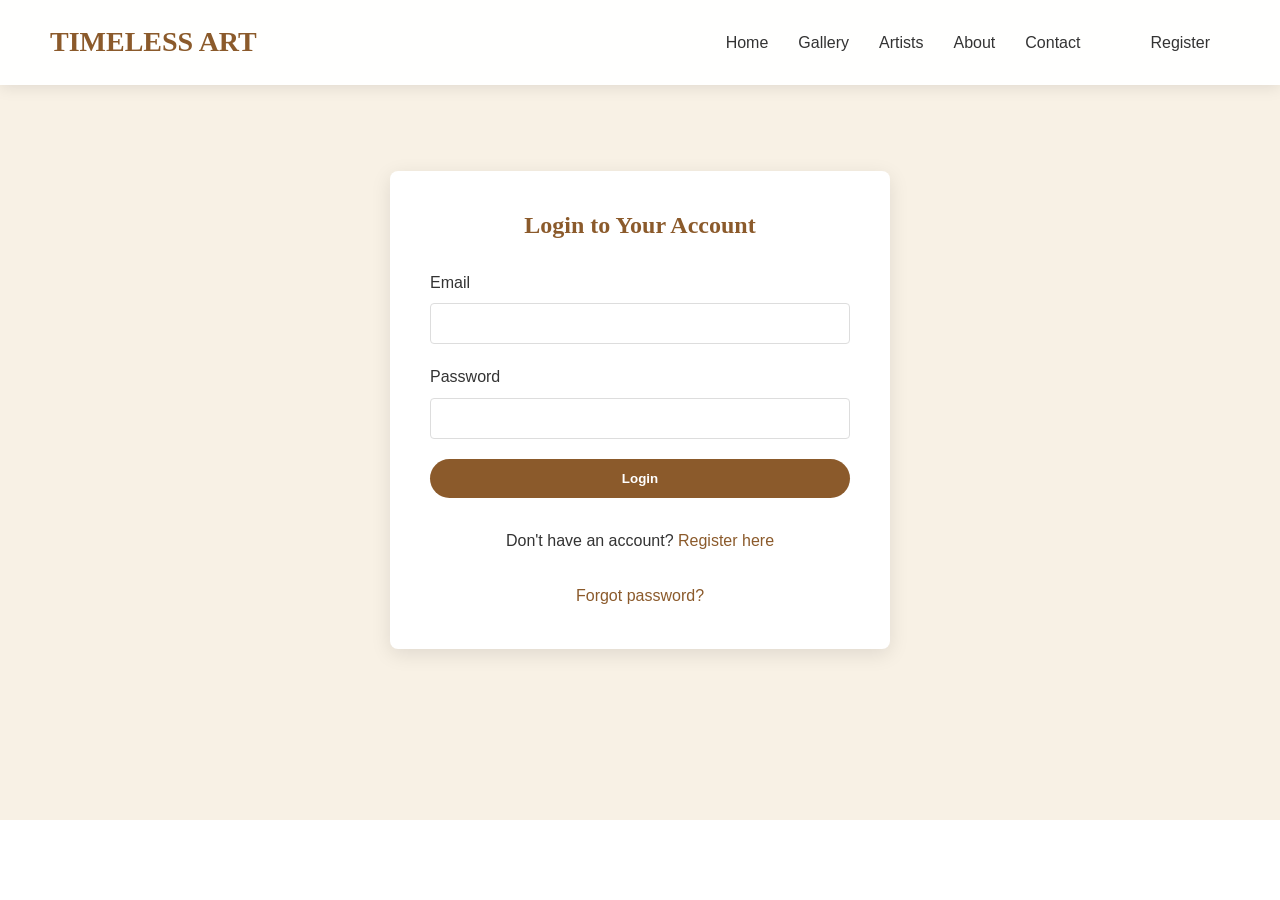
==== login.html @ 89301672 "login page" ====
<!DOCTYPE html>
<html lang="en">
<head>
    <meta charset="UTF-8">
    <meta name="viewport" content="width=device-width, initial-scale=1.0">
    <title>Login | Timeless Art</title>
    <link rel="stylesheet" href="style.css">
    <link rel="stylesheet" href="https://cdnjs.cloudflare.com/ajax/libs/font-awesome/6.0.0-beta3/css/all.min.css">
</head>
<body>
    <nav>
        <div class="logo">TIMELESS ART</div>
        <ul class="nav-links">
            <li><a href="index.html">Home</a></li>
            <li><a href="index.html#gallery">Gallery</a></li>
            <li><a href="index.html#artists">Artists</a></li>
            <li><a href="index.html#about">About</a></li>
            <li><a href="index.html#contact">Contact</a></li>
            <li><a href="register.html" class="btn-nav">Register</a></li>
        </ul>
        <div class="hamburger">
            <div class="line"></div>
            <div class="line"></div>
            <div class="line"></div>
        </div>
    </nav>

    <section class="auth-section">
        <div class="auth-container">
            <h2>Login to Your Account</h2>
            <form id="loginForm" class="auth-form">
                <div class="form-group">
                    <label for="loginEmail">Email</label>
                    <input type="email" id="loginEmail" required>
                </div>
                <div class="form-group">
                    <label for="loginPassword">Password</label>
                    <input type="password" id="loginPassword" required>
                </div>
                <button type="submit" class="btn">Login</button>
                <p class="auth-link">Don't have an account? <a href="register.html">Register here</a></p>
                <p class="auth-link"><a href="#">Forgot password?</a></p>
            </form>
        </div>
    </section>

    <script src="script.js"></script>
    <script src="auth.js"></script>
</body>
</html>
---- style.css ----
/* Reset and Base Styles */
* {
    margin: 0;
    padding: 0;
    box-sizing: border-box;
}

:root {
    --primary-color: #8b5a2b;
    --primary-dark: #6d4a2a;
    --secondary-color: #f8f1e5;
    --text-color: #333;
    --light-text: #777;
    --white: #fff;
    --black: #000;
    --transition: all 0.3s ease;
}

body {
    font-family: 'Poppins', sans-serif;
    color: var(--text-color);
    line-height: 1.6;
    overflow-x: hidden;
}

h1, h2, h3, h4 {
    font-family: 'Playfair Display', serif;
    font-weight: 700;
    line-height: 1.2;
}

a {
    text-decoration: none;
    color: inherit;
}

img {
    max-width: 100%;
    height: auto;
}

.container {
    width: 90%;
    max-width: 1200px;
    margin: 0 auto;
}

.btn {
    display: inline-block;
    padding: 12px 30px;
    background-color: var(--primary-color);
    color: var(--white);
    border: none;
    border-radius: 30px;
    font-weight: 600;
    cursor: pointer;
    transition: var(--transition);
    text-align: center;
}

.btn:hover {
    background-color: var(--primary-dark);
    transform: translateY(-3px);
    box-shadow: 0 5px 15px rgba(0, 0, 0, 0.1);
}

.btn-outline {
    background-color: transparent;
    border: 2px solid var(--white);
    color: var(--white);
    margin-left: 15px;
}

.btn-outline:hover {
    background-color: var(--white);
    color: var(--primary-color);
}

.btn-nav {
    padding: 8px 20px;
    margin-left: 20px;
}

.btn-art {
    padding: 8px 20px;
    background-color: var(--text-color);
    color: var(--white);
    border-radius: 4px;
    font-size: 14px;
    margin-top: 10px;
}

.btn-art:hover {
    background-color: var(--primary-color);
}

.section-header {
    text-align: center;
    margin-bottom: 50px;
}

.section-header h2 {
    font-size: 36px;
    margin-bottom: 15px;
    color: var(--primary-color);
}

.section-header p {
    color: var(--light-text);
    font-size: 18px;
}

.section-footer {
    text-align: center;
    margin-top: 50px;
}

/* Navigation */
nav {
    display: flex;
    justify-content: space-between;
    align-items: center;
    padding: 20px 50px;
    background-color: rgba(255, 255, 255, 0.95);
    position: fixed;
    width: 100%;
    top: 0;
    z-index: 1000;
    box-shadow: 0 2px 15px rgba(0, 0, 0, 0.1);
    transition: var(--transition);
}

.logo {
    font-size: 28px;
    font-weight: 700;
    color: var(--primary-color);
    font-family: 'Playfair Display', serif;
}

.nav-links {
    display: flex;
    list-style: none;
    align-items: center;
}

.nav-links li {
    margin-left: 30px;
}

.nav-links a {
    font-weight: 500;
    transition: var(--transition);
    position: relative;
}

.nav-links a::after {
    content: '';
    position: absolute;
    width: 0;
    height: 2px;
    background: var(--primary-color);
    bottom: -5px;
    left: 0;
    transition: var(--transition);
}

.nav-links a:hover::after {
    width: 100%;
}

.hamburger {
    display: none;
    cursor: pointer;
}

.hamburger .line {
    width: 25px;
    height: 2px;
    background-color: var(--text-color);
    margin: 5px;
    transition: var(--transition);
}

/* Hero Section */
.hero {
    height: 100vh;
    background: linear-gradient(rgba(0, 0, 0, 0.6), rgba(0, 0, 0, 0.6)), 
                url('https://images.unsplash.com/photo-1547891654-e66ed7ebb968?ixlib=rb-1.2.1&auto=format&fit=crop&w=1350&q=80');
    background-size: cover;
    background-position: center;
    background-attachment: fixed;
    display: flex;
    align-items: center;
    padding: 0 10%;
    color: var(--white);
    margin-top: 80px;
}

.hero-content {
    max-width: 600px;
}

.hero h1 {
    font-size: 48px;
    margin-bottom: 20px;
    line-height: 1.2;
}

.hero p {
    font-size: 18px;
    margin-bottom: 30px;
}

.hero-buttons {
    display: flex;
}

/* Gallery Section */
.gallery-section {
    padding: 100px 0;
    background-color: var(--secondary-color);
}

.gallery-grid {
    display: grid;
    grid-template-columns: repeat(auto-fill, minmax(280px, 1fr));
    gap: 30px;
}

.art-item {
    background: var(--white);
    border-radius: 8px;
    overflow: hidden;
    box-shadow: 0 5px 15px rgba(0, 0, 0, 0.1);
    transition: var(--transition);
}

.art-item:hover {
    transform: translateY(-10px);
    box-shadow: 0 15px 30px rgba(0, 0, 0, 0.15);
}

.art-item img {
    width: 100%;
    height: 250px;
    object-fit: cover;
}

.art-info {
    padding: 20px;
}

.art-info h3 {
    font-size: 20px;
    margin-bottom: 5px;
}

.art-info p {
    color: var(--light-text);
    font-size: 14px;
    margin-bottom: 10px;
}

.price {
    display: block;
    font-weight: 700;
    color: var(--primary-color);
    font-size: 18px;
    margin-bottom: 15px;
}

/* Artists Section */
.artists-section {
    padding: 100px 0;
    background-color: var(--white);
}

.artists-grid {
    display: grid;
    grid-template-columns: repeat(auto-fit, minmax(300px, 1fr));
    gap: 30px;
}

.artist-card {
    text-align: center;
    padding: 30px;
    background: var(--secondary-color);
    border-radius: 8px;
    transition: var(--transition);
}

.artist-card:hover {
    transform: translateY(-10px);
    box-shadow: 0 10px 25px rgba(0, 0, 0, 0.1);
}

.artist-card img {
    width: 150px;
    height: 150px;
    border-radius: 50%;
    object-fit: cover;
    margin-bottom: 20px;
    border: 5px solid var(--white);
    box-shadow: 0 5px 15px rgba(0, 0, 0, 0.1);
}

.artist-card h3 {
    margin-bottom: 5px;
}

.artist-card p {
    color: var(--light-text);
    margin-bottom: 15px;
}

.social-links {
    display: flex;
    justify-content: center;
    gap: 15px;
}

.social-links a {
    width: 35px;
    height: 35px;
    border-radius: 50%;
    background: var(--white);
    display: flex;
    align-items: center;
    justify-content: center;
    color: var(--primary-color);
    transition: var(--transition);
}

.social-links a:hover {
    background: var(--primary-color);
    color: var(--white);
}

/* About Section */
.about-section {
    padding: 100px 0;
    background-color: var(--secondary-color);
}

.about-content {
    display: grid;
    grid-template-columns: 1fr 1fr;
    gap: 50px;
    align-items: center;
}

.about-text h2 {
    font-size: 36px;
    margin-bottom: 20px;
    color: var(--primary-color);
}

.about-text p {
    margin-bottom: 20px;
}

.about-image img {
    border-radius: 8px;
    box-shadow: 0 15px 30px rgba(0, 0, 0, 0.1);
}

/* Contact Section */
.contact-section {
    padding: 100px 0;
    background-color: var(--white);
}

.contact-container {
    display: grid;
    grid-template-columns: 1fr 1fr;
    gap: 50px;
}

.contact-form {
    display: flex;
    flex-direction: column;
    gap: 20px;
}

.form-group {
    display: flex;
    flex-direction: column;
}

.form-group input,
.form-group textarea {
    padding: 12px 15px;
    border: 1px solid #ddd;
    border-radius: 4px;
    font-family: inherit;
    transition: var(--transition);
}

.form-group input:focus,
.form-group textarea:focus {
    outline: none;
    border-color: var(--primary-color);
    box-shadow: 0 0 0 2px rgba(139, 90, 43, 0.2);
}

.contact-info {
    background: var(--secondary-color);
    padding: 30px;
    border-radius: 8px;
}

.contact-info h3 {
    margin-bottom: 20px;
    color: var(--primary-color);
}

.contact-info p {
    margin-bottom: 15px;
    display: flex;
    align-items: center;
    gap: 10px;
}

.business-hours {
    margin-top: 30px;
}

.business-hours h4 {
    margin-bottom: 15px;
    color: var(--primary-color);
}

.business-hours p {
    margin-bottom: 8px;
    font-size: 14px;
}

/* Newsletter */
.newsletter {
    padding: 80px 0;
    background-color: var(--primary-color);
    color: var(--white);
    text-align: center;
}

.newsletter-content {
    max-width: 600px;
    margin: 0 auto;
}

.newsletter h3 {
    font-size: 28px;
    margin-bottom: 15px;
}

.newsletter p {
    margin-bottom: 30px;
    opacity: 0.9;
}

.newsletter-form {
    display: flex;
    max-width: 500px;
    margin: 0 auto;
}

.newsletter-form input {
    flex: 1;
    padding: 12px 20px;
    border: none;
    border-radius: 30px 0 0 30px;
    font-family: inherit;
}

.newsletter-form button {
    border-radius: 0 30px 30px 0;
    padding: 12px 25px;
}

/* Footer */
footer {
    background-color: #222;
    color: #aaa;
    padding: 70px 0 0;
}

.footer-content {
    display: grid;
    grid-template-columns: repeat(auto-fit, minmax(250px, 1fr));
    gap: 40px;
    margin-bottom: 50px;
}

.footer-col h4 {
    color: var(--white);
    margin-bottom: 20px;
    font-size: 18px;
}

.footer-col p {
    margin-bottom: 20px;
    font-size: 14px;
}

.footer-col ul {
    list-style: none;
}

.footer-col ul li {
    margin-bottom: 10px;
}

.footer-col ul li a {
    transition: var(--transition);
    font-size: 14px;
}

.footer-col ul li a:hover {
    color: var(--white);
    padding-left: 5px;
}

.footer-social {
    display: flex;
    gap: 15px;
    margin-top: 20px;
}

.footer-social a {
    width: 35px;
    height: 35px;
    border-radius: 50%;
    background: rgba(255, 255, 255, 0.1);
    display: flex;
    align-items: center;
    justify-content: center;
    transition: var(--transition);
}

.footer-social a:hover {
    background: var(--primary-color);
    color: var(--white);
}

.footer-bottom {
    text-align: center;
    padding: 20px 0;
    border-top: 1px solid rgba(255, 255, 255, 0.1);
    font-size: 14px;
}

/* Responsive Design */
@media (max-width: 992px) {
    .about-content,
    .contact-container {
        grid-template-columns: 1fr;
    }
    
    .about-image {
        order: -1;
    }
    
    .newsletter-form {
        flex-direction: column;
    }
    
    .newsletter-form input,
    .newsletter-form button {
        border-radius: 30px;
        width: 100%;
    }
    
    .newsletter-form button {
        margin-top: 10px;
    }
}

@media (max-width: 768px) {
    nav {
        padding: 15px 20px;
    }
    
    .nav-links {
        position: fixed;
        top: 80px;
        left: -100%;
        width: 100%;
        height: calc(100vh - 80px);
        background: var(--white);
        flex-direction: column;
        align-items: center;
        justify-content: center;
        transition: var(--transition);
        gap: 30px;
    }
    
    .nav-links.active {
        left: 0;
    }
    
    .nav-links li {
        margin: 0;
    }
    
    .hamburger {
        display: block;
    }
    
    .hamburger.active .line:nth-child(1) {
        transform: rotate(45deg) translate(5px, 5px);
    }
    
    .hamburger.active .line:nth-child(2) {
        opacity: 0;
    }
    
    .hamburger.active .line:nth-child(3) {
        transform: rotate(-45deg) translate(5px, -5px);
    }
    
    .hero {
        text-align: center;
        padding: 0 5%;
    }
    
    .hero-buttons {
        flex-direction: column;
        gap: 15px;
    }
    
    .btn-outline {
        margin-left: 0;
    }
    
    .section-header h2 {
        font-size: 30px;
    }
}

@media (max-width: 576px) {
    .hero h1 {
        font-size: 36px;
    }
    
    .hero p {
        font-size: 16px;
    }
    
    .gallery-grid {
        grid-template-columns: 1fr;
    }
}
/* Shop Modal Styles */
.shop-modal {
    display: none;
    position: fixed;
    z-index: 2000;
    left: 0;
    top: 0;
    width: 100%;
    height: 100%;
    background-color: rgba(0, 0, 0, 0.8);
    overflow-y: auto;
}

.modal-content {
    background-color: var(--white);
    margin: 5% auto;
    padding: 30px;
    width: 90%;
    max-width: 1200px;
    border-radius: 8px;
    box-shadow: 0 5px 30px rgba(0, 0, 0, 0.3);
    position: relative;
}

.close-modal {
    position: absolute;
    top: 20px;
    right: 20px;
    font-size: 28px;
    font-weight: bold;
    color: var(--text-color);
    cursor: pointer;
    transition: var(--transition);
}

.close-modal:hover {
    color: var(--primary-color);
}

.products-grid {
    display: grid;
    grid-template-columns: repeat(auto-fill, minmax(250px, 1fr));
    gap: 30px;
    margin: 30px 0;
}

.product-card {
    background: var(--secondary-color);
    border-radius: 8px;
    overflow: hidden;
    box-shadow: 0 5px 15px rgba(0, 0, 0, 0.1);
    transition: var(--transition);
}

.product-card:hover {
    transform: translateY(-5px);
    box-shadow: 0 10px 25px rgba(0, 0, 0, 0.15);
}

.product-card img {
    width: 100%;
    height: 200px;
    object-fit: cover;
}

.product-info {
    padding: 15px;
}

.product-info h3 {
    font-size: 18px;
    margin-bottom: 5px;
}

.product-info p {
    color: var(--light-text);
    font-size: 14px;
    margin-bottom: 10px;
}

.product-price {
    display: block;
    font-weight: 700;
    color: var(--primary-color);
    font-size: 18px;
    margin-bottom: 15px;
}

.add-to-cart {
    width: 100%;
    padding: 8px 0;
    background-color: var(--primary-color);
    color: var(--white);
    border: none;
    border-radius: 4px;
    cursor: pointer;
    transition: var(--transition);
}

.add-to-cart:hover {
    background-color: var(--primary-dark);
}

.cart-section {
    background: var(--secondary-color);
    padding: 20px;
    border-radius: 8px;
    margin-top: 30px;
}

.cart-items {
    max-height: 300px;
    overflow-y: auto;
    margin: 15px 0;
}

.cart-item {
    display: flex;
    justify-content: space-between;
    align-items: center;
    padding: 10px 0;
    border-bottom: 1px solid #ddd;
}

.cart-item:last-child {
    border-bottom: none;
}

.cart-item-info {
    flex: 1;
}

.cart-item-info h4 {
    font-size: 16px;
    margin-bottom: 5px;
}

.cart-item-info p {
    font-size: 14px;
    color: var(--light-text);
}

.cart-item-price {
    font-weight: 600;
}

.cart-item-quantity {
    display: flex;
    align-items: center;
    margin: 0 15px;
}

.cart-item-quantity button {
    width: 25px;
    height: 25px;
    background: var(--primary-color);
    color: var(--white);
    border: none;
    border-radius: 4px;
    cursor: pointer;
}

.cart-item-quantity span {
    margin: 0 10px;
}

.remove-item {
    background: none;
    border: none;
    color: #ff6b6b;
    cursor: pointer;
    font-size: 18px;
}

.cart-total {
    text-align: right;
    font-size: 20px;
    font-weight: 700;
    margin: 15px 0;
}

#checkoutBtn {
    width: 100%;
}

/* Add this CSS to your style.css file */

/* Product Details Modal */
.product-details-modal {
    display: none;
    position: fixed;
    z-index: 3000;
    left: 0;
    top: 0;
    width: 100%;
    height: 100%;
    background-color: rgba(0, 0, 0, 0.8);
    overflow-y: auto;
}

.product-details-content {
    background-color: var(--white);
    margin: 5vh auto;
    width: 90%;
    max-width: 1000px;
    border-radius: 8px;
    box-shadow: 0 5px 30px rgba(0, 0, 0, 0.3);
    position: relative;
    overflow: hidden;
}

.close-product-details {
    position: absolute;
    top: 20px;
    right: 20px;
    font-size: 28px;
    font-weight: bold;
    color: var(--text-color);
    cursor: pointer;
    transition: var(--transition);
    z-index: 1;
}

.close-product-details:hover {
    color: var(--primary-color);
}

.product-details-grid {
    display: grid;
    grid-template-columns: 1fr 1fr;
}

.product-details-image {
    height: 100%;
    background-color: var(--secondary-color);
}

.product-details-image img {
    width: 100%;
    height: 100%;
    object-fit: cover;
}

.product-details-info {
    padding: 40px;
}

.product-details-info h2 {
    font-size: 28px;
    margin-bottom: 10px;
    color: var(--primary-color);
}

.artist-name {
    font-style: italic;
    margin-bottom: 15px;
    color: var(--light-text);
}

.product-specs {
    font-weight: 500;
    margin-bottom: 5px;
}

.product-year {
    margin-bottom: 15px;
    color: var(--light-text);
}

.product-price-large {
    font-size: 24px;
    font-weight: 700;
    color: var(--primary-color);
    margin: 20px 0;
}

.product-description {
    line-height: 1.7;
    margin-bottom: 30px;
}

.product-actions {
    display: flex;
    gap: 15px;
    margin-bottom: 30px;
}

.product-actions button {
    flex: 1;
}

.inquire-button {
    background-color: var(--white);
    color: var(--primary-color);
    border: 2px solid var(--primary-color);
}

.inquire-button:hover {
    background-color: var(--primary-color);
    color: var(--white);
}

.product-details-extras {
    margin-top: 30px;
    border-top: 1px solid #eee;
    padding-top: 20px;
}

.detail-item {
    margin-bottom: 15px;
}

.detail-item h4 {
    font-size: 16px;
    margin-bottom: 5px;
    color: var(--primary-color);
}

.detail-item p {
    font-size: 14px;
    color: var(--light-text);
}

/* Responsive styles */
@media (max-width: 768px) {
    .product-details-grid {
        grid-template-columns: 1fr;
    }
    
    .product-details-image {
        height: 300px;
    }
    
    .product-details-info {
        padding: 30px;
    }
    
    .product-actions {
        flex-direction: column;
    }
}

/* Auth Section Styles */
.auth-section {
    padding: 100px 0;
    min-height: calc(100vh - 80px);
    display: flex;
    align-items: center;
    background-color: var(--secondary-color);
}

.auth-container {
    max-width: 500px;
    width: 90%;
    margin: 0 auto;
    background: var(--white);
    padding: 40px;
    border-radius: 8px;
    box-shadow: 0 5px 20px rgba(0, 0, 0, 0.1);
}

.auth-container h2 {
    text-align: center;
    margin-bottom: 30px;
    color: var(--primary-color);
}

.auth-form {
    display: flex;
    flex-direction: column;
    gap: 20px;
}

.auth-form .form-group {
    display: flex;
    flex-direction: column;
}

.auth-form label {
    margin-bottom: 8px;
    font-weight: 500;
}

.auth-form input {
    padding: 12px 15px;
    border: 1px solid #ddd;
    border-radius: 4px;
    font-family: inherit;
    transition: var(--transition);
}

.auth-form input:focus {
    outline: none;
    border-color: var(--primary-color);
    box-shadow: 0 0 0 2px rgba(139, 90, 43, 0.2);
}

.auth-link {
    text-align: center;
    margin-top: 10px;
}

.auth-link a {
    color: var(--primary-color);
    font-weight: 500;
}

/* Responsive */
@media (max-width: 576px) {
    .auth-container {
        padding: 30px 20px;
    }
}
/* Profile Section */
.profile-section {
    padding: 80px 0;
    min-height: calc(100vh - 80px);
}

.profile-container {
    max-width: 1000px;
    width: 90%;
    margin: 0 auto;
    background: var(--white);
    padding: 40px;
    border-radius: 8px;
    box-shadow: 0 5px 20px rgba(0, 0, 0, 0.1);
}

.profile-info {
    margin-bottom: 40px;
}

.profile-field {
    display: flex;
    margin-bottom: 15px;
    padding-bottom: 15px;
    border-bottom: 1px solid #eee;
}

.field-label {
    font-weight: 600;
    width: 150px;
    color: var(--primary-color);
}

.profile-orders h3 {
    margin-bottom: 20px;
    color: var(--primary-color);
}

/* User Dropdown */
.user-dropdown {
    position: relative;
}

.user-dropdown:hover .dropdown-menu {
    display: block;
}

.dropdown-menu {
    display: none;
    position: absolute;
    right: 0;
    top: 100%;
    background: var(--white);
    min-width: 150px;
    box-shadow: 0 5px 15px rgba(0, 0, 0, 0.1);
    border-radius: 4px;
    z-index: 100;
}

.dropdown-menu li {
    margin: 0;
    padding: 0;
}

.dropdown-menu a {
    display: block;
    padding: 10px 15px;
    transition: var(--transition);
}

.dropdown-menu a:hover {
    background: var(--secondary-color);
    color: var(--primary-color);
    padding-left: 20px;
}

.user-link i {
    margin-right: 5px;
}
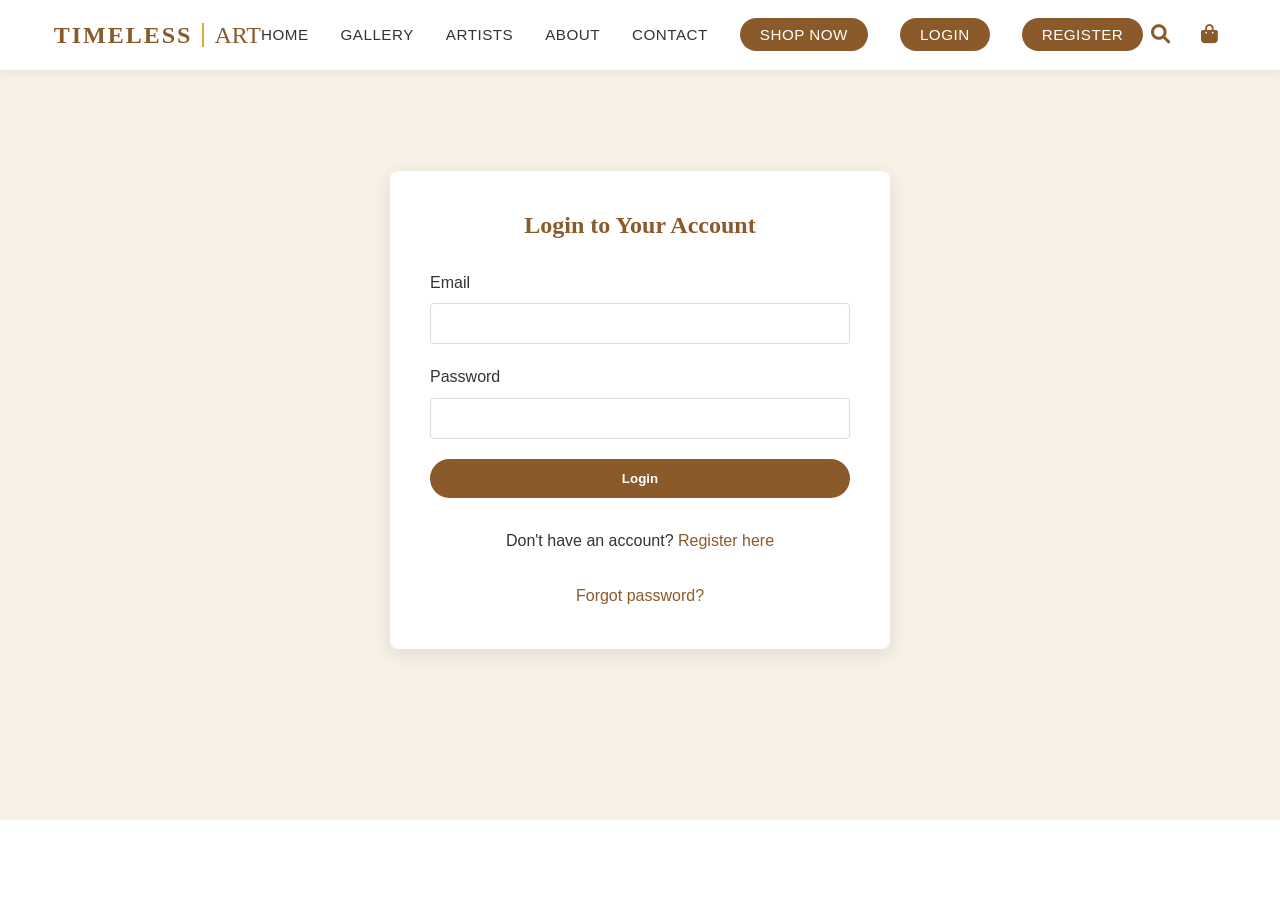
==== commit 97c3b898: "Refactor header and navigation structure across multiple pages; enhance search functionality and car" ====
--- a/login.html
+++ b/login.html
@@ -8,22 +8,55 @@
     <link rel="stylesheet" href="https://cdnjs.cloudflare.com/ajax/libs/font-awesome/6.0.0-beta3/css/all.min.css">
 </head>
 <body>
-    <nav>
-        <div class="logo">TIMELESS ART</div>
-        <ul class="nav-links">
-            <li><a href="index.html">Home</a></li>
-            <li><a href="index.html#gallery">Gallery</a></li>
-            <li><a href="index.html#artists">Artists</a></li>
-            <li><a href="index.html#about">About</a></li>
-            <li><a href="index.html#contact">Contact</a></li>
-            <li><a href="register.html" class="btn-nav">Register</a></li>
-        </ul>
-        <div class="hamburger">
-            <div class="line"></div>
-            <div class="line"></div>
-            <div class="line"></div>
+    <header class="main-header">
+        <div class="header-top">
+            <div class="header-contact">
+                <span><i class="fas fa-phone"></i> +92-316 107 179</span>
+                <span><i class="fas fa-envelope"></i> info@timelessart.com</span>
+            </div>
+            <div class="header-auth">
+                <a href="login.html">Login</a>
+                <span class="divider">|</span>
+                <a href="register.html">Register</a>
+            </div>
         </div>
-    </nav>
+        <nav class="main-nav">
+            <div class="nav-wrapper">
+                <div class="logo-container">
+                    <div class="logo">
+                        <span class="logo-text">TIMELESS</span>
+                        <span class="logo-separator"></span>
+                        <span class="logo-subtext">ART</span>
+                    </div>
+                </div>
+                <ul class="nav-links">
+                    <li><a href="index.html">Home</a></li>
+                    <li><a href="index.html#gallery">Gallery</a></li>
+                    <li><a href="index.html#artists">Artists</a></li>
+                    <li><a href="index.html#about">About</a></li>
+                    <li><a href="index.html#contact">Contact</a></li>
+                    <li><a href="#" class="btn-nav btn-shop" id="shopNowButton">Shop Now</a></li>
+                    <li><a href="login.html" class="btn-nav">Login</a></li>
+                    <li><a href="register.html" class="btn-nav">Register</a></li>
+                </ul>
+                <div class="nav-actions">
+                    <button class="search-toggle"><i class="fas fa-search"></i></button>
+                    <button class="cart-toggle"><i class="fas fa-shopping-bag"></i></button>
+                </div>
+                <div class="hamburger">
+                    <div class="line"></div>
+                    <div class="line"></div>
+                    <div class="line"></div>
+                </div>
+            </div>
+        </nav>
+        <div class="search-overlay">
+            <div class="search-container">
+                <input type="text" placeholder="Search for art...">
+                <button><i class="fas fa-search"></i></button>
+            </div>
+        </div>
+    </header>
 
     <section class="auth-section">
         <div class="auth-container">
--- a/style.css
+++ b/style.css
@@ -77,8 +77,12 @@
 }
 
 .btn-nav {
-    padding: 8px 20px;
-    margin-left: 20px;
+    background: none;
+    border: none;
+    padding: 0.6rem 1.2rem;
+    border-radius: 4px;
+    transition: all 0.3s ease;
+    font-weight: 500;
 }
 
 .btn-art {
@@ -139,33 +143,94 @@
 
 .nav-links {
     display: flex;
+    align-items: center;
+    gap: 2rem;
+    margin: 0;
+    padding: 0;
     list-style: none;
-    align-items: center;
-}
-
-.nav-links li {
-    margin-left: 30px;
+}
+
+.nav-links li:not(:last-child) {
+    margin-right: 0;
 }
 
 .nav-links a {
+    color: var(--text-color);
+    text-decoration: none;
+    font-size: 0.95rem;
     font-weight: 500;
-    transition: var(--transition);
+    text-transform: uppercase;
+    letter-spacing: 0.5px;
+    transition: color 0.3s;
+    padding: 0.5rem 0;
     position: relative;
 }
 
 .nav-links a::after {
     content: '';
     position: absolute;
+    left: 0;
+    bottom: 0;
     width: 0;
     height: 2px;
     background: var(--primary-color);
-    bottom: -5px;
-    left: 0;
-    transition: var(--transition);
+    transition: width 0.3s ease;
 }
 
 .nav-links a:hover::after {
     width: 100%;
+}
+
+.nav-links .btn-nav {
+    background-color: var(--primary-color);
+    color: var(--white);
+    padding: 8px 20px;
+    border-radius: 25px;
+    transition: all 0.3s;
+}
+
+.nav-links .btn-nav:hover {
+    background-color: var(--primary-dark);
+    transform: translateY(-2px);
+    box-shadow: 0 2px 10px rgba(0,0,0,0.1);
+}
+
+.nav-links .btn-shop {
+    background-color: #d4af37;
+}
+
+.nav-links .btn-shop:hover {
+    background-color: #c19b2a;
+}
+
+.nav-links .auth-buttons {
+    margin-left: auto;
+    display: flex;
+    gap: 1rem;
+}
+
+.nav-links .btn-nav.login {
+    color: var(--primary-color);
+    border: 1px solid var(--primary-color);
+}
+
+.nav-links .btn-nav.login:hover {
+    background: var(--primary-color);
+    color: white;
+}
+
+.nav-links .btn-nav.register {
+    background: var(--primary-color);
+    color: white;
+}
+
+.nav-links .btn-nav.register:hover {
+    background: var(--primary-dark);
+}
+
+/* Adjust spacing for auth buttons */
+.nav-links li:nth-last-child(-n+2) .btn-nav {
+    margin-left: 0;
 }
 
 .hamburger {
@@ -725,7 +790,7 @@
 }
 
 .product-info p {
-    color: var(--light-text);
+    color: var (--light-text);
     font-size: 14px;
     margin-bottom: 10px;
 }
@@ -916,7 +981,7 @@
 
 .product-year {
     margin-bottom: 15px;
-    color: var(--light-text);
+    color: var (--light-text);
 }
 
 .product-price-large {
@@ -1141,4 +1206,329 @@
 
 .user-link i {
     margin-right: 5px;
+}
+
+/* Header Styles */
+.main-header {
+    position: fixed;
+    width: 100%;
+    top: 0;
+    left: 0;
+    z-index: 1000;
+    background: var(--white);
+}
+
+.header-top {
+    background: var(--primary-color);
+    color: var(--white);
+    padding: 8px 40px;
+    display: flex;
+    justify-content: space-between;
+    align-items: center;
+    font-size: 0.9rem;
+    border: none;
+}
+
+.header-contact span {
+    margin-right: 20px;
+}
+
+.header-contact i {
+    margin-right: 5px;
+    color: #d4af37;
+}
+
+.header-auth a {
+    color: #fff;
+    text-decoration: none;
+    transition: color 0.3s;
+}
+
+.header-auth .divider {
+    margin: 0 10px;
+    color: #555;
+}
+
+.header-auth a:hover {
+    color: #d4af37;
+}
+
+.main-nav {
+    padding: 1rem 2.5rem;
+    background: var(--white);
+    box-shadow: 0 2px 10px rgba(0, 0, 0, 0.08);
+}
+
+.nav-wrapper {
+    display: flex;
+    align-items: center;
+    max-width: 1400px;
+    margin: 0 auto;
+}
+
+.logo-container {
+    flex: 0 0 auto;
+}
+
+.logo {
+    display: flex;
+    align-items: center;
+    font-family: 'Playfair Display', serif;
+}
+
+.logo-text {
+    font-size: 24px;
+    font-weight: 700;
+    letter-spacing: 2px;
+}
+
+.logo-separator {
+    width: 2px;
+    height: 24px;
+    background: #d4af37;
+    margin: 0 10px;
+}
+
+.logo-subtext {
+    font-size: 24px;
+    font-weight: 300;
+}
+
+.nav-links {
+    display: flex;
+    align-items: center;
+    gap: 2rem;
+    margin: 0;
+    padding: 0;
+    list-style: none;
+}
+
+.nav-links li:not(:last-child) {
+    margin-right: 0;
+}
+
+.nav-links a {
+    color: var(--text-color);
+    text-decoration: none;
+    font-size: 0.95rem;
+    font-weight: 500;
+    text-transform: uppercase;
+    letter-spacing: 0.5px;
+    transition: color 0.3s;
+    padding: 0.5rem 0;
+    position: relative;
+}
+
+.nav-links a:hover {
+    color: #d4af37;
+}
+
+.nav-links a::after {
+    content: '';
+    position: absolute;
+    left: 0;
+    bottom: 0;
+    width: 0;
+    height: 2px;
+    background: var(--primary-color);
+    transition: width 0.3s ease;
+}
+
+.nav-links a:hover::after {
+    width: 100%;
+}
+
+.btn-nav {
+    padding: 10px 20px;
+    border-radius: 25px;
+    transition: all 0.3s;
+}
+
+.btn-shop {
+    background: #d4af37;
+    color: #fff !important;
+}
+
+.btn-shop:hover {
+    background: #c19b2a;
+    transform: translateY(-2px);
+}
+
+.nav-actions {
+    display: flex;
+    align-items: center;
+    gap: 15px;
+}
+
+.nav-actions button {
+    background: none;
+    border: none;
+    font-size: 1.2rem;
+    color: #333;
+    cursor: pointer;
+    padding: 5px;
+    transition: color 0.3s;
+}
+
+.nav-actions button:hover {
+    color: #d4af37;
+}
+
+.hamburger {
+    display: none;
+    cursor: pointer;
+}
+
+.hamburger .line {
+    width: 25px;
+    height: 2px;
+    background: #333;
+    margin: 5px 0;
+    transition: all 0.3s;
+}
+
+.search-overlay {
+    position: fixed;
+    top: -100%;
+    left: 0;
+    width: 100%;
+    height: 100%;
+    background: rgba(255, 255, 255, 0.98);
+    display: flex;
+    align-items: center;
+    justify-content: center;
+    transition: top 0.5s;
+    z-index: 1001;
+}
+
+.search-overlay.active {
+    top: 0;
+}
+
+.search-container {
+    width: 80%;
+    max-width: 600px;
+    position: relative;
+}
+
+.search-container input {
+    width: 100%;
+    padding: 15px 50px 15px 20px;
+    border: none;
+    border-bottom: 2px solid #d4af37;
+    font-size: 1.2rem;
+    background: transparent;
+    outline: none;
+}
+
+.search-container button {
+    position: absolute;
+    right: 0;
+    top: 50%;
+    transform: translateY(-50%);
+    background: none;
+    border: none;
+    color: #d4af37;
+    font-size: 1.2rem;
+    cursor: pointer;
+}
+
+/* Update navigation buttons */
+.nav-links .btn-nav {
+    background-color: var(--primary-color);
+    color: var(--white);
+    padding: 8px 20px;
+    border-radius: 25px;
+    transition: all 0.3s;
+}
+
+.nav-links .btn-nav:hover {
+    background-color: var(--primary-dark);
+    transform: translateY(-2px);
+}
+
+/* Cart and Search buttons */
+.nav-actions button {
+    background: none;
+    border: none;
+    font-size: 1.2rem;
+    color: var(--primary-color);
+    cursor: pointer;
+    padding: 8px;
+    transition: all 0.3s;
+    position: relative;
+}
+
+.nav-actions button:hover {
+    color: var(--primary-dark);
+    transform: translateY(-2px);
+}
+
+/* Add cart count indicator */
+.cart-toggle::after {
+    content: attr(data-count);
+    position: absolute;
+    top: 0;
+    right: 0;
+    background: var(--primary-color);
+    color: var(--white);
+    font-size: 10px;
+    padding: 2px 5px;
+    border-radius: 50%;
+    transform: translate(50%, -50%);
+    display: none;
+}
+
+.cart-toggle[data-count]:not([data-count="0"])::after {
+    display: block;
+}
+
+/* Responsive Design */
+@media (max-width: 1024px) {
+    .nav-links {
+        display: none;
+    }
+
+    .nav-links.active {
+        display: flex;
+        flex-direction: column;
+        position: absolute;
+        top: 100%;
+        left: 0;
+        width: 100%;
+        background: white;
+        padding: 1.5rem;
+        box-shadow: 0 2px 10px rgba(0, 0, 0, 0.1);
+        gap: 1rem;
+    }
+
+    .nav-links .auth-buttons {
+        margin: 0;
+        flex-direction: column;
+        width: 100%;
+    }
+
+    .nav-links .btn-nav {
+        width: 100%;
+        text-align: center;
+    }
+}
+
+@media (max-width: 768px) {
+    .header-top {
+        padding: 5px 20px;
+        font-size: 0.8rem;
+    }
+
+    .main-nav {
+        padding: 15px 20px;
+    }
+
+    .logo-text, .logo-subtext {
+        font-size: 20px;
+    }
+
+    .header-contact span:not(:first-child) {
+        display: none;
+    }
 }
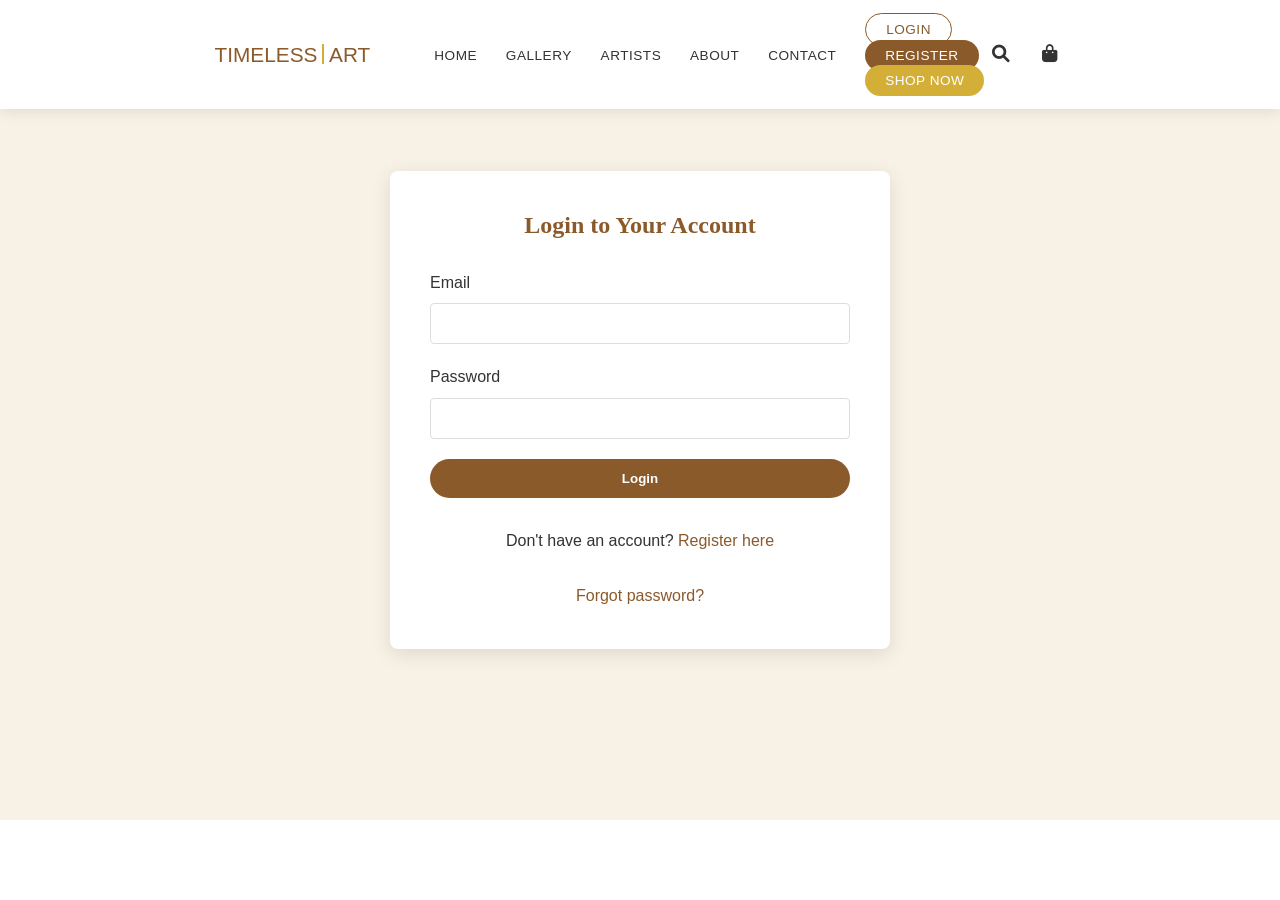
==== commit 8a71c65a: "Refactor authentication UI and enhance shopping experience - Updated login and register links to a d" ====
--- a/login.html
+++ b/login.html
@@ -15,19 +15,25 @@
                 <span><i class="fas fa-envelope"></i> info@timelessart.com</span>
             </div>
             <div class="header-auth">
-                <a href="login.html">Login</a>
-                <span class="divider">|</span>
-                <a href="register.html">Register</a>
+                <div class="auth-dropdown">
+                    <button class="auth-dropdown-toggle">
+                        Account <i class="fas fa-chevron-down"></i>
+                    </button>
+                    <div class="auth-dropdown-menu">
+                        <a href="login.html"><i class="fas fa-sign-in-alt"></i>Login</a>
+                        <a href="register.html"><i class="fas fa-user-plus"></i>Register</a>
+                    </div>
+                </div>
             </div>
         </div>
         <nav class="main-nav">
             <div class="nav-wrapper">
                 <div class="logo-container">
-                    <div class="logo">
+                    <a href="index.html" class="logo">
                         <span class="logo-text">TIMELESS</span>
                         <span class="logo-separator"></span>
                         <span class="logo-subtext">ART</span>
-                    </div>
+                    </a>
                 </div>
                 <ul class="nav-links">
                     <li><a href="index.html">Home</a></li>
@@ -35,9 +41,9 @@
                     <li><a href="index.html#artists">Artists</a></li>
                     <li><a href="index.html#about">About</a></li>
                     <li><a href="index.html#contact">Contact</a></li>
+                    <li><a href="login.html" class="btn-nav login">Login</a></li>
+                    <li><a href="register.html" class="btn-nav register">Register</a></li>
                     <li><a href="#" class="btn-nav btn-shop" id="shopNowButton">Shop Now</a></li>
-                    <li><a href="login.html" class="btn-nav">Login</a></li>
-                    <li><a href="register.html" class="btn-nav">Register</a></li>
                 </ul>
                 <div class="nav-actions">
                     <button class="search-toggle"><i class="fas fa-search"></i></button>
--- a/style.css
+++ b/style.css
@@ -79,10 +79,13 @@
 .btn-nav {
     background: none;
     border: none;
-    padding: 0.6rem 1.2rem;
+    padding: 0.5rem 1rem;
     border-radius: 4px;
     transition: all 0.3s ease;
     font-weight: 500;
+    font-size: 0.85rem;
+    text-transform: uppercase;
+    letter-spacing: 0.5px;
 }
 
 .btn-art {
@@ -134,20 +137,50 @@
     transition: var(--transition);
 }
 
+.logo-container {
+    margin-left: 0;
+    margin-right: 2rem;
+}
+
 .logo {
-    font-size: 28px;
-    font-weight: 700;
-    color: var(--primary-color);
-    font-family: 'Playfair Display', serif;
+    display: flex;
+    align-items: center;
+    gap: 0.3rem;
+    transform: none;
+    transform-origin: center;
+    cursor: pointer;
+    padding: 0.5rem 0;
+    text-decoration: none;
+    transition: none;
+}
+
+.logo:hover {
+    transform: none;
+}
+
+.logo-text, .logo-subtext {
+    font-size: 1.3rem;
+    font-weight: 500;
+    color: var(--primary-color);
+}
+
+.logo-separator {
+    width: 2px;
+    height: 20px;
+    background: #d4af37;
 }
 
 .nav-links {
     display: flex;
     align-items: center;
-    gap: 2rem;
+    gap: 1.8rem;
     margin: 0;
     padding: 0;
     list-style: none;
+    margin-right: 0;
+    margin-left: 0;
+    flex: 1;
+    justify-content: center;
 }
 
 .nav-links li:not(:last-child) {
@@ -157,7 +190,7 @@
 .nav-links a {
     color: var(--text-color);
     text-decoration: none;
-    font-size: 0.95rem;
+    font-size: 0.85rem;
     font-weight: 500;
     text-transform: uppercase;
     letter-spacing: 0.5px;
@@ -1208,6 +1241,97 @@
     margin-right: 5px;
 }
 
+/* User Dropdown Styles */
+.user-dropdown {
+    position: relative;
+    margin-right: 20px;
+}
+
+.user-link {
+    display: flex;
+    align-items: center;
+    gap: 8px;
+    padding: 8px 12px;
+    border: none;
+    background: none;
+    color: var(--text-color);
+    font-size: 0.9rem;
+    cursor: pointer;
+    border-radius: 20px;
+    transition: all 0.3s ease;
+}
+
+.user-link:hover {
+    background: var(--secondary-color);
+}
+
+.user-link i.fa-user-circle {
+    font-size: 1.2em;
+    color: var(--primary-color);
+}
+
+.user-link i.fa-chevron-down {
+    font-size: 0.8em;
+    transition: transform 0.3s ease;
+}
+
+.user-dropdown:hover .fa-chevron-down {
+    transform: rotate(180deg);
+}
+
+.dropdown-menu {
+    position: absolute;
+    top: 100%;
+    right: 0;
+    background: var(--white);
+    min-width: 200px;
+    border-radius: 8px;
+    box-shadow: 0 5px 25px rgba(0, 0, 0, 0.15);
+    opacity: 0;
+    visibility: hidden;
+    transform: translateY(10px);
+    transition: all 0.3s ease;
+    z-index: 1000;
+    margin-top: 5px;
+}
+
+.user-dropdown:hover .dropdown-menu {
+    opacity: 1;
+    visibility: visible;
+    transform: translateY(0);
+}
+
+.dropdown-menu li {
+    list-style: none;
+}
+
+.dropdown-menu li.divider {
+    height: 1px;
+    background: #eee;
+    margin: 5px 0;
+}
+
+.dropdown-menu a {
+    padding: 12px 20px;
+    display: flex;
+    align-items: center;
+    gap: 10px;
+    color: var(--text-color);
+    text-decoration: none;
+    transition: all 0.3s ease;
+}
+
+.dropdown-menu a:hover {
+    background: var(--secondary-color);
+    color: var(--primary-color);
+}
+
+.dropdown-menu i {
+    width: 16px;
+    text-align: center;
+    color: var(--primary-color);
+}
+
 /* Header Styles */
 .main-header {
     position: fixed;
@@ -1216,113 +1340,102 @@
     left: 0;
     z-index: 1000;
     background: var(--white);
+    box-shadow: 0 2px 10px rgba(0, 0, 0, 0.05);
 }
 
 .header-top {
     background: var(--primary-color);
-    color: var(--white);
-    padding: 8px 40px;
-    display: flex;
-    justify-content: space-between;
-    align-items: center;
-    font-size: 0.9rem;
-    border: none;
+    padding: 8px 2rem;
+    color: var(--white);
+    font-size: 0.85rem;
 }
 
 .header-contact span {
-    margin-right: 20px;
+    margin-right: 1.5rem;
 }
 
 .header-contact i {
+    color: #d4af37;
     margin-right: 5px;
-    color: #d4af37;
 }
 
 .header-auth a {
-    color: #fff;
+    color: var(--white);
     text-decoration: none;
     transition: color 0.3s;
 }
 
 .header-auth .divider {
     margin: 0 10px;
-    color: #555;
-}
-
-.header-auth a:hover {
-    color: #d4af37;
+    opacity: 0.5;
 }
 
 .main-nav {
-    padding: 1rem 2.5rem;
+    padding: 1rem 2rem;
     background: var(--white);
-    box-shadow: 0 2px 10px rgba(0, 0, 0, 0.08);
 }
 
 .nav-wrapper {
     display: flex;
     align-items: center;
+    justify-content: flex-start;
     max-width: 1400px;
     margin: 0 auto;
-}
-
-.logo-container {
-    flex: 0 0 auto;
+    padding: 0 1rem;
+    flex-direction: row;
 }
 
 .logo {
     display: flex;
     align-items: center;
-    font-family: 'Playfair Display', serif;
-}
-
-.logo-text {
-    font-size: 24px;
-    font-weight: 700;
-    letter-spacing: 2px;
+    gap: 0.3rem;
+    margin-right: 2rem;
+    transform: none;
+    transform-origin: center;
+}
+
+.logo-text, .logo-subtext {
+    font-size: 1.3rem;
+    font-weight: 500;
 }
 
 .logo-separator {
     width: 2px;
-    height: 24px;
+    height: 20px;
     background: #d4af37;
-    margin: 0 10px;
-}
-
-.logo-subtext {
-    font-size: 24px;
-    font-weight: 300;
-}
-
+}
+
+/* Navigation Links */
 .nav-links {
     display: flex;
     align-items: center;
-    gap: 2rem;
+    gap: 1.8rem;
     margin: 0;
     padding: 0;
     list-style: none;
-}
-
-.nav-links li:not(:last-child) {
     margin-right: 0;
+    margin-left: 0;
+    flex: 1;
+    justify-content: center;
 }
 
 .nav-links a {
     color: var(--text-color);
     text-decoration: none;
-    font-size: 0.95rem;
+    font-size: 0.85rem;
     font-weight: 500;
     text-transform: uppercase;
     letter-spacing: 0.5px;
-    transition: color 0.3s;
+    transition: all 0.3s ease;
     padding: 0.5rem 0;
     position: relative;
 }
 
 .nav-links a:hover {
-    color: #d4af37;
-}
-
+    color: var(--primary-color);
+}
+
+/* Simple underline effect */
 .nav-links a::after {
     content: '';
     position: absolute;
@@ -1330,7 +1443,7 @@
     bottom: 0;
     width: 0;
     height: 2px;
-    background: var(--primary-color);
+    background: currentColor;
     transition: width 0.3s ease;
 }
 
@@ -1338,197 +1451,323 @@
     width: 100%;
 }
 
+/* Navigation Buttons */
 .btn-nav {
-    padding: 10px 20px;
-    border-radius: 25px;
-    transition: all 0.3s;
-}
-
-.btn-shop {
+    padding: 0.5rem 1rem;
+    font-size: 0.85rem;
+    border-radius: 4px;
+    font-weight: 500;
+    text-transform: uppercase;
+    letter-spacing: 0.5px;
+    transition: all 0.3s ease;
+    border: none;
+}
+
+.btn-nav.login {
+    color: var(--primary-color);
+    background: transparent;
+    border: 1px solid var(--primary-color);
+}
+
+.btn-nav.login:hover {
+    background: var(--primary-color);
+    color: var(--white);
+}
+
+.btn-nav.register {
+    background: var(--primary-color);
+    color: var(--white);
+}
+
+.btn-nav.register:hover {
+    background: var(--primary-dark);
+}
+
+.btn-nav.btn-shop {
     background: #d4af37;
-    color: #fff !important;
-}
-
-.btn-shop:hover {
+    color: var(--white);
+}
+
+.btn-nav.btn-shop:hover {
     background: #c19b2a;
-    transform: translateY(-2px);
-}
-
+}
+
+/* Search and Cart Icons */
 .nav-actions {
     display: flex;
     align-items: center;
-    gap: 15px;
+    gap: 1rem;
+    margin-left: auto;
 }
 
 .nav-actions button {
     background: none;
     border: none;
-    font-size: 1.2rem;
-    color: #333;
+    font-size: 1.1rem;
+    color: var(--text-color);
+    padding: 0.5rem;
     cursor: pointer;
-    padding: 5px;
-    transition: color 0.3s;
+    transition: color 0.3s ease;
 }
 
 .nav-actions button:hover {
-    color: #d4af37;
-}
-
+    color: var(--primary-color);
+}
+
+.cart-toggle {
+    position: relative;
+}
+
+.cart-toggle[data-count]:not([data-count="0"])::after {
+    content: attr(data-count);
+    position: absolute;
+    top: -5px;
+    right: -5px;
+    background: var(--primary-color);
+    color: var(--white);
+    font-size: 0.7rem;
+    padding: 0.15rem 0.35rem;
+    border-radius: 50%;
+}
+
+/* Mobile Menu */
 .hamburger {
     display: none;
     cursor: pointer;
 }
 
 .hamburger .line {
-    width: 25px;
+    width: 24px;
     height: 2px;
-    background: #333;
-    margin: 5px 0;
-    transition: all 0.3s;
-}
-
-.search-overlay {
-    position: fixed;
-    top: -100%;
-    left: 0;
-    width: 100%;
-    height: 100%;
-    background: rgba(255, 255, 255, 0.98);
-    display: flex;
-    align-items: center;
-    justify-content: center;
-    transition: top 0.5s;
-    z-index: 1001;
-}
-
-.search-overlay.active {
-    top: 0;
-}
-
-.search-container {
-    width: 80%;
-    max-width: 600px;
-    position: relative;
-}
-
-.search-container input {
-    width: 100%;
-    padding: 15px 50px 15px 20px;
-    border: none;
-    border-bottom: 2px solid #d4af37;
-    font-size: 1.2rem;
-    background: transparent;
-    outline: none;
-}
-
-.search-container button {
-    position: absolute;
-    right: 0;
-    top: 50%;
-    transform: translateY(-50%);
-    background: none;
-    border: none;
-    color: #d4af37;
-    font-size: 1.2rem;
-    cursor: pointer;
-}
-
-/* Update navigation buttons */
-.nav-links .btn-nav {
-    background-color: var(--primary-color);
-    color: var(--white);
-    padding: 8px 20px;
-    border-radius: 25px;
-    transition: all 0.3s;
-}
-
-.nav-links .btn-nav:hover {
-    background-color: var(--primary-dark);
-    transform: translateY(-2px);
-}
-
-/* Cart and Search buttons */
-.nav-actions button {
-    background: none;
-    border: none;
-    font-size: 1.2rem;
-    color: var(--primary-color);
-    cursor: pointer;
-    padding: 8px;
-    transition: all 0.3s;
-    position: relative;
-}
-
-.nav-actions button:hover {
-    color: var(--primary-dark);
-    transform: translateY(-2px);
-}
-
-/* Add cart count indicator */
-.cart-toggle::after {
-    content: attr(data-count);
-    position: absolute;
-    top: 0;
-    right: 0;
-    background: var(--primary-color);
-    color: var(--white);
-    font-size: 10px;
-    padding: 2px 5px;
-    border-radius: 50%;
-    transform: translate(50%, -50%);
-    display: none;
-}
-
-.cart-toggle[data-count]:not([data-count="0"])::after {
-    display: block;
+    background: var(--text-color);
+    margin: 4px 0;
+    transition: 0.3s ease;
 }
 
 /* Responsive Design */
 @media (max-width: 1024px) {
     .nav-links {
         display: none;
-    }
-
-    .nav-links.active {
-        display: flex;
-        flex-direction: column;
         position: absolute;
         top: 100%;
         left: 0;
         width: 100%;
-        background: white;
-        padding: 1.5rem;
+        background: var(--white);
+        padding: 1rem;
         box-shadow: 0 2px 10px rgba(0, 0, 0, 0.1);
+        flex-direction: column;
         gap: 1rem;
     }
 
-    .nav-links .auth-buttons {
-        margin: 0;
-        flex-direction: column;
-        width: 100%;
-    }
-
-    .nav-links .btn-nav {
-        width: 100%;
-        text-align: center;
+    .nav-links.active {
+        display: flex;
+    }
+
+    .hamburger {
+        display: block;
+    }
+
+    .hamburger.active .line:nth-child(1) {
+        transform: rotate(45deg) translate(5px, 5px);
+    }
+
+    .hamburger.active .line:nth-child(2) {
+        opacity: 0;
+    }
+
+    .hamburger.active .line:nth-child(3) {
+        transform: rotate(-45deg) translate(5px, -5px);
+    }
+
+    .header-contact span:not(:first-child) {
+        display: none;
     }
 }
 
 @media (max-width: 768px) {
     .header-top {
-        padding: 5px 20px;
-        font-size: 0.8rem;
+        padding: 6px 1rem;
     }
 
     .main-nav {
-        padding: 15px 20px;
+        padding: 0.8rem 1rem;
     }
 
     .logo-text, .logo-subtext {
-        font-size: 20px;
-    }
-
-    .header-contact span:not(:first-child) {
-        display: none;
-    }
+        font-size: 1.2rem;
+    }
+}
+
+/* Search Overlay */
+.search-overlay {
+    display: none;
+    position: fixed;
+    top: 0;
+    left: 0;
+    width: 100%;
+    height: 100%;
+    background-color: rgba(0, 0, 0, 0.8);
+    z-index: 2000;
+    align-items: center;
+    justify-content: center;
+}
+
+.search-overlay.active {
+    display: flex;
+}
+
+.search-container {
+    width: 90%;
+    max-width: 600px;
+    background: var(--white);
+    padding: 20px;
+    border-radius: 8px;
+    display: flex;
+    gap: 10px;
+}
+
+.search-container input {
+    flex: 1;
+    padding: 12px 15px;
+    border: 1px solid #ddd;
+    border-radius: 4px;
+    font-family: inherit;
+    font-size: 1rem;
+}
+
+.search-container input:focus {
+    outline: none;
+    border-color: var(--primary-color);
+    box-shadow: 0 0 0 2px rgba(139, 90, 43, 0.2);
+}
+
+.search-container button {
+    padding: 0 20px;
+    background: var(--primary-color);
+    color: var(--white);
+    border: none;
+    border-radius: 4px;
+    cursor: pointer;
+    transition: var(--transition);
+}
+
+.search-container button:hover {
+    background: var(--primary-dark);
+}
+
+/* Auth Feedback */
+.auth-feedback {
+    position: fixed;
+    top: 20px;
+    right: 20px;
+    padding: 15px 25px;
+    border-radius: 4px;
+    background: white;
+    box-shadow: 0 2px 15px rgba(0,0,0,0.1);
+    z-index: 2000;
+    display: flex;
+    align-items: center;
+    gap: 10px;
+    animation: slidein 0.3s ease;
+}
+
+.auth-feedback.success {
+    border-left: 4px solid #4CAF50;
+}
+
+.auth-feedback.error {
+    border-left: 4px solid #f44336;
+}
+
+.auth-feedback i {
+    font-size: 1.2em;
+}
+
+.auth-feedback.success i {
+    color: #4CAF50;
+}
+
+.auth-feedback.error i {
+    color: #f44336;
+}
+
+@keyframes slidein {
+    from {
+        transform: translateX(100%);
+        opacity: 0;
+    }
+    to {
+        transform: translateX(0);
+        opacity: 1;
+    }
+}
+
+/* Dropdown Styles for Authentication Menu */
+.header-auth {
+    display: flex;
+    align-items: center;
+    position: relative;
+}
+
+.auth-dropdown {
+    display: inline-block;
+    position: relative;
+}
+
+.auth-dropdown-toggle {
+    background: none;
+    border: none;
+    color: inherit;
+    cursor: pointer;
+    padding: 5px 10px;
+    font-size: 14px;
+    display: flex;
+    align-items: center;
+    gap: 5px;
+}
+
+.auth-dropdown-toggle i {
+    font-size: 12px;
+    transition: transform 0.2s;
+}
+
+.auth-dropdown-menu {
+    position: absolute;
+    top: 100%;
+    right: 0;
+    background: #fff;
+    border-radius: 4px;
+    box-shadow: 0 2px 10px rgba(0, 0, 0, 0.1);
+    padding: 8px 0;
+    min-width: 150px;
+    opacity: 0;
+    visibility: hidden;
+    transform: translateY(10px);
+    transition: all 0.2s;
+    z-index: 1000;
+}
+
+.auth-dropdown-menu.active {
+    opacity: 1;
+    visibility: visible;
+    transform: translateY(0);
+}
+
+.auth-dropdown-menu a {
+    display: flex;
+    align-items: center;
+    padding: 8px 15px;
+    color: #333;
+    text-decoration: none;
+    transition: background-color 0.2s;
+    gap: 8px;
+}
+
+.auth-dropdown-menu a:hover {
+    background-color: #f5f5f5;
+}
+
+.auth-dropdown-menu i {
+    font-size: 14px;
+    width: 16px;
 }
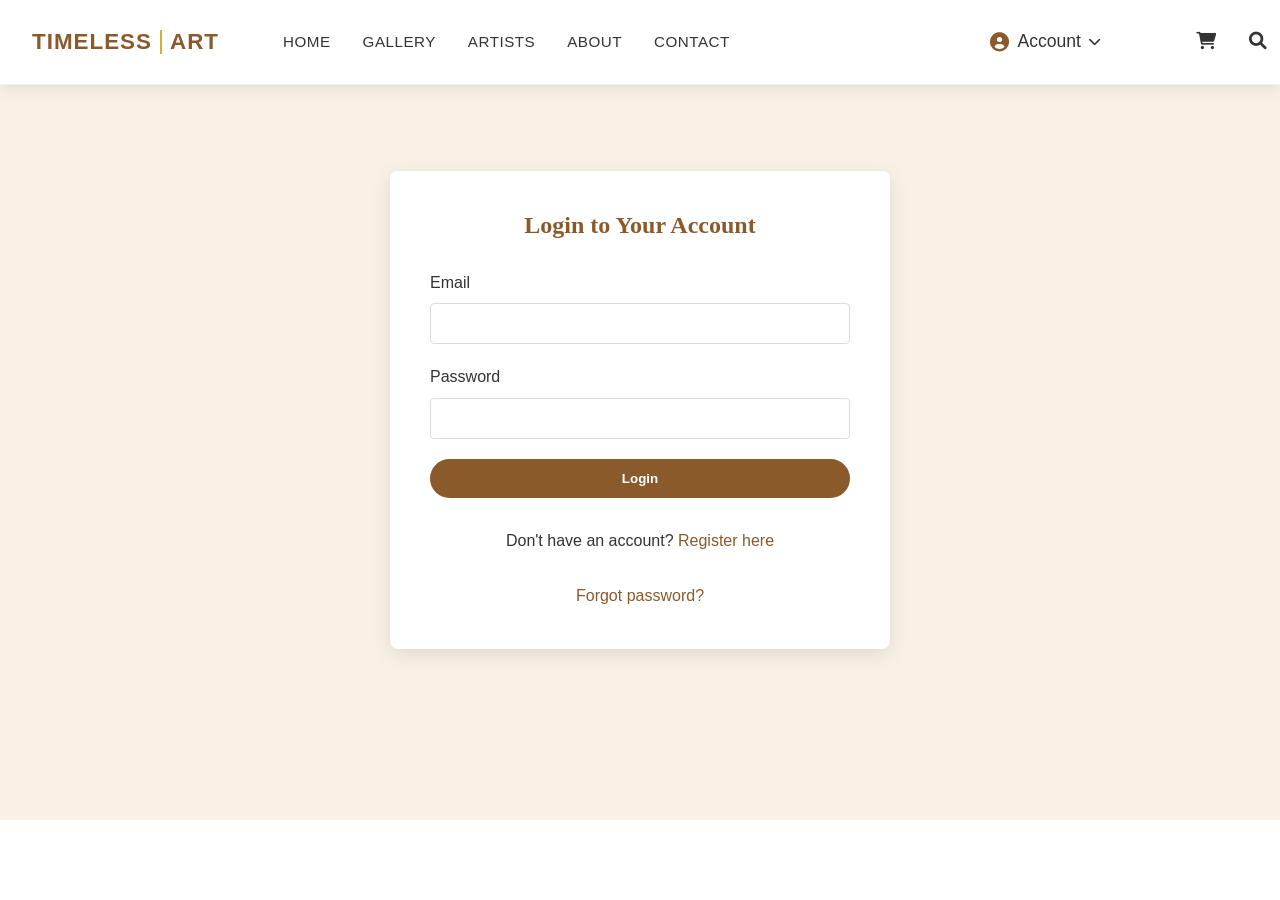
==== commit 039b8000: "Refactor navigation styles and add search functionality - Introduced a new .nav-wrapper class for be" ====
--- a/login.html
+++ b/login.html
@@ -9,23 +9,6 @@
 </head>
 <body>
     <header class="main-header">
-        <div class="header-top">
-            <div class="header-contact">
-                <span><i class="fas fa-phone"></i> +92-316 107 179</span>
-                <span><i class="fas fa-envelope"></i> info@timelessart.com</span>
-            </div>
-            <div class="header-auth">
-                <div class="auth-dropdown">
-                    <button class="auth-dropdown-toggle">
-                        Account <i class="fas fa-chevron-down"></i>
-                    </button>
-                    <div class="auth-dropdown-menu">
-                        <a href="login.html"><i class="fas fa-sign-in-alt"></i>Login</a>
-                        <a href="register.html"><i class="fas fa-user-plus"></i>Register</a>
-                    </div>
-                </div>
-            </div>
-        </div>
         <nav class="main-nav">
             <div class="nav-wrapper">
                 <div class="logo-container">
@@ -35,33 +18,37 @@
                         <span class="logo-subtext">ART</span>
                     </a>
                 </div>
+                
                 <ul class="nav-links">
                     <li><a href="index.html">Home</a></li>
                     <li><a href="index.html#gallery">Gallery</a></li>
                     <li><a href="index.html#artists">Artists</a></li>
                     <li><a href="index.html#about">About</a></li>
                     <li><a href="index.html#contact">Contact</a></li>
-                    <li><a href="login.html" class="btn-nav login">Login</a></li>
-                    <li><a href="register.html" class="btn-nav register">Register</a></li>
-                    <li><a href="#" class="btn-nav btn-shop" id="shopNowButton">Shop Now</a></li>
                 </ul>
+
                 <div class="nav-actions">
+                    <div class="auth-dropdown">
+                        <button class="auth-toggle">
+                            <i class="fas fa-user-circle"></i>
+                            <span>Account</span>
+                            <i class="fas fa-chevron-down"></i>
+                        </button>
+                        <div class="auth-menu">
+                            <a href="login.html"><i class="fas fa-sign-in-alt"></i>Login</a>
+                            <a href="register.html"><i class="fas fa-user-plus"></i>Register</a>
+                        </div>
+                    </div>
                     <button class="search-toggle"><i class="fas fa-search"></i></button>
-                    <button class="cart-toggle"><i class="fas fa-shopping-bag"></i></button>
-                </div>
-                <div class="hamburger">
-                    <div class="line"></div>
-                    <div class="line"></div>
-                    <div class="line"></div>
+                    <button class="cart-toggle"><i class="fas fa-shopping-cart"></i></button>
+                    <button class="mobile-menu">
+                        <span></span>
+                        <span></span>
+                        <span></span>
+                    </button>
                 </div>
             </div>
         </nav>
-        <div class="search-overlay">
-            <div class="search-container">
-                <input type="text" placeholder="Search for art...">
-                <button><i class="fas fa-search"></i></button>
-            </div>
-        </div>
     </header>
 
     <section class="auth-section">
--- a/style.css
+++ b/style.css
@@ -137,9 +137,17 @@
     transition: var(--transition);
 }
 
+.nav-wrapper {
+    display: flex;
+    align-items: center;
+    justify-content: space-between;
+    width: 100%;
+    padding: 0 20px;
+}
+
 .logo-container {
-    margin-left: 0;
-    margin-right: 2rem;
+    margin-left: auto;
+    padding-right: 2rem;
 }
 
 .logo {
@@ -180,7 +188,7 @@
     margin-right: 0;
     margin-left: 0;
     flex: 1;
-    justify-content: center;
+    justify-content: flex-start;
 }
 
 .nav-links li:not(:last-child) {
@@ -277,6 +285,43 @@
     background-color: var(--text-color);
     margin: 5px;
     transition: var(--transition);
+}
+
+.nav-search {
+    position: relative;
+    display: flex;
+    align-items: center;
+    order: 1;
+}
+
+.nav-search-input {
+    padding: 8px 40px 8px 15px;
+    border: 1px solid #ddd;
+    border-radius: 20px;
+    font-size: 14px;
+    width: 200px;
+    transition: var(--transition);
+}
+
+.nav-search-input:focus {
+    outline: none;
+    border-color: var(--primary-color);
+    box-shadow: 0 0 0 2px rgba(139, 90, 43, 0.1);
+}
+
+.search-toggle {
+    position: absolute;
+    right: 5px;
+    background: none;
+    border: none;
+    color: var(--text-color);
+    padding: 8px;
+    cursor: pointer;
+    transition: var(--transition);
+}
+
+.search-toggle:hover {
+    color: var(--primary-color);
 }
 
 /* Hero Section */
@@ -851,86 +896,12 @@
     background-color: var(--primary-dark);
 }
 
-.cart-section {
-    background: var(--secondary-color);
-    padding: 20px;
-    border-radius: 8px;
-    margin-top: 30px;
-}
-
-.cart-items {
-    max-height: 300px;
-    overflow-y: auto;
-    margin: 15px 0;
-}
-
-.cart-item {
-    display: flex;
-    justify-content: space-between;
-    align-items: center;
-    padding: 10px 0;
-    border-bottom: 1px solid #ddd;
-}
-
-.cart-item:last-child {
-    border-bottom: none;
-}
-
-.cart-item-info {
-    flex: 1;
-}
-
-.cart-item-info h4 {
-    font-size: 16px;
-    margin-bottom: 5px;
-}
-
-.cart-item-info p {
-    font-size: 14px;
-    color: var(--light-text);
-}
-
-.cart-item-price {
-    font-weight: 600;
-}
-
-.cart-item-quantity {
-    display: flex;
-    align-items: center;
-    margin: 0 15px;
-}
-
-.cart-item-quantity button {
-    width: 25px;
-    height: 25px;
-    background: var(--primary-color);
-    color: var(--white);
-    border: none;
-    border-radius: 4px;
-    cursor: pointer;
-}
-
-.cart-item-quantity span {
-    margin: 0 10px;
-}
-
-.remove-item {
-    background: none;
-    border: none;
-    color: #ff6b6b;
-    cursor: pointer;
-    font-size: 18px;
-}
-
-.cart-total {
-    text-align: right;
-    font-size: 20px;
-    font-weight: 700;
-    margin: 15px 0;
-}
-
+/* Remove cart-related styles */
+.shop-modal .cart-section,
+.cart-items,
+.cart-total,
 #checkoutBtn {
-    width: 100%;
+    display: none;
 }
 
 /* Add this CSS to your style.css file */
@@ -1378,11 +1349,10 @@
 .nav-wrapper {
     display: flex;
     align-items: center;
-    justify-content: flex-start;
+    justify-content: flex-end;
     max-width: 1400px;
     margin: 0 auto;
-    padding: 0 1rem;
-    flex-direction: row;
+    padding: 0;
 }
 
 .logo {
@@ -1416,7 +1386,7 @@
     margin-right: 0;
     margin-left: 0;
     flex: 1;
-    justify-content: center;
+    justify-content: flex-start;
 }
 
 .nav-links a {
@@ -1498,42 +1468,29 @@
     align-items: center;
     gap: 1rem;
     margin-left: auto;
-}
-
-.nav-actions button {
-    background: none;
-    border: none;
-    font-size: 1.1rem;
-    color: var(--text-color);
-    padding: 0.5rem;
-    cursor: pointer;
-    transition: color 0.3s ease;
-}
-
-.nav-actions button:hover {
-    color: var(--primary-color);
-}
-
-.cart-toggle {
-    position: relative;
-}
-
-.cart-toggle[data-count]:not([data-count="0"])::after {
-    content: attr(data-count);
-    position: absolute;
-    top: -5px;
-    right: -5px;
-    background: var(--primary-color);
-    color: var(--white);
-    font-size: 0.7rem;
-    padding: 0.15rem 0.35rem;
-    border-radius: 50%;
+    order: 2;
+}
+
+.nav-actions .cart-toggle {
+    margin-right: 0;
+    margin-left: 3rem;
+    padding-right: 2rem;
+}
+
+.nav-actions .search-toggle {
+    margin-left: 3rem;
+}
+
+.nav-actions .auth-dropdown {
+    order: -1;
+    margin-right: 3rem;
 }
 
 /* Mobile Menu */
 .hamburger {
     display: none;
     cursor: pointer;
+    order: 3;
 }
 
 .hamburger .line {
@@ -1624,6 +1581,9 @@
     border-radius: 8px;
     display: flex;
     gap: 10px;
+    position: relative;
+    max-width: 600px;
+    margin: 0 auto;
 }
 
 .search-container input {
@@ -1633,12 +1593,20 @@
     border-radius: 4px;
     font-family: inherit;
     font-size: 1rem;
+    width: 100%;
+    padding: 15px 50px 15px 20px;
+    border: none;
+    border-radius: 30px;
+    font-size: 16px;
+    background: var(--white);
 }
 
 .search-container input:focus {
     outline: none;
     border-color: var(--primary-color);
-    box-shadow: 0 0 0 2px rgba(139, 90, 43, 0.2);
+    box-shadow: 0 0 0 2px rgba(139, 90, 43, 0.1);
+    outline: none;
+    box-shadow: 0 0 0 2px var(--primary-color);
 }
 
 .search-container button {
@@ -1649,10 +1617,21 @@
     border-radius: 4px;
     cursor: pointer;
     transition: var(--transition);
+    position: absolute;
+    right: 5px;
+    top: 50%;
+    transform: translateY(-50%);
+    background: none;
+    border: none;
+    padding: 10px 15px;
+    color: var(--text-color);
+    cursor: pointer;
+    transition: var(--transition);
 }
 
 .search-container button:hover {
     background: var(--primary-dark);
+    color: var(--primary-color);
 }
 
 /* Auth Feedback */
@@ -1770,4 +1749,426 @@
 .auth-dropdown-menu i {
     font-size: 14px;
     width: 16px;
+}
+
+/* Navigation Styles */
+.main-nav {
+    background: var(--white);
+    padding: 1rem 0;
+    border-bottom: 1px solid rgba(0, 0, 0, 0.05);
+}
+
+.nav-wrapper {
+    max-width: 1400px;
+    margin: 0 auto;
+    display: flex;
+    align-items: center;
+    justify-content: space-between;
+    padding: 0 2rem;
+}
+
+.logo-container {
+    flex: 0 0 auto;
+}
+
+.logo {
+    display: flex;
+    align-items: center;
+    gap: 0.5rem;
+    text-decoration: none;
+}
+
+.logo-text, .logo-subtext {
+    font-size: 1.4rem;
+    font-weight: 600;
+    color: var(--primary-color);
+    letter-spacing: 1px;
+}
+
+.logo-separator {
+    width: 2px;
+    height: 24px;
+    background: #d4af37;
+}
+
+/* Navigation Links */
+.nav-links {
+    display: flex;
+    align-items: center;
+    gap: 2rem;
+    margin: 0;
+    padding: 0;
+    list-style: none;
+    margin-right: 0;
+    margin-left: 0;
+    flex: 1;
+    justify-content: flex-start;
+}
+
+.nav-links a {
+    color: var(--text-color);
+    text-decoration: none;
+    font-size: 0.95rem;
+    font-weight: 500;
+    padding: 0.5rem 0;
+    position: relative;
+    transition: color 0.3s ease;
+}
+
+.nav-links a::after {
+    content: '';
+    position: absolute;
+    bottom: 0;
+    left: 0;
+    width: 0;
+    height: 2px;
+    background: var(--primary-color);
+    transition: width 0.3s ease;
+}
+
+.nav-links a:hover {
+    color: var(--primary-color);
+}
+
+.nav-links a:hover::after {
+    width: 100%;
+}
+
+/* Navigation Actions */
+.nav-actions {
+    display: flex;
+    align-items: center;
+    gap: 1.5rem;
+}
+
+.nav-actions button {
+    background: none;
+    border: none;
+    color: var(--text-color);
+    font-size: 1.1rem;
+    cursor: pointer;
+    transition: color 0.3s ease;
+    padding: 0.5rem;
+}
+
+.nav-actions button:hover {
+    color: var(--primary-color);
+}
+
+/* Auth Dropdown */
+.auth-dropdown {
+    position: relative;
+}
+
+.auth-toggle {
+    display: flex;
+    align-items: center;
+    gap: 0.5rem;
+    padding: 0.5rem 1rem;
+    background: none;
+    border: 1px solid #eee;
+    border-radius: 25px;
+    color: var(--text-color);
+    font-size: 0.9rem;
+    cursor: pointer;
+    transition: all 0.3s ease;
+}
+
+.auth-toggle:hover {
+    background: var(--secondary-color);
+    border-color: var(--primary-color);
+    color: var(--primary-color);
+}
+
+.auth-toggle i.fa-user-circle {
+    font-size: 1.2rem;
+    color: var(--primary-color);
+}
+
+.auth-toggle i.fa-chevron-down {
+    font-size: 0.8rem;
+    transition: transform 0.3s ease;
+}
+
+.auth-dropdown:hover .auth-toggle i.fa-chevron-down {
+    transform: rotate(180deg);
+}
+
+.auth-menu {
+    position: absolute;
+    top: calc(100% + 0.5rem);
+    right: 0;
+    background: var(--white);
+    min-width: 200px;
+    border-radius: 8px;
+    box-shadow: 0 5px 20px rgba(0, 0, 0, 0.1);
+    opacity: 0;
+    visibility: hidden;
+    transform: translateY(10px);
+    transition: all 0.3s ease;
+    z-index: 1000;
+}
+
+.auth-dropdown:hover .auth-menu {
+    opacity: 1;
+    visibility: visible;
+    transform: translateY(0);
+}
+
+.auth-menu a {
+    display: flex;
+    align-items: center;
+    gap: 0.8rem;
+    padding: 0.8rem 1.2rem;
+    color: var(--text-color);
+    text-decoration: none;
+    transition: all 0.3s ease;
+}
+
+.auth-menu a:first-child {
+    border-radius: 8px 8px 0 0;
+}
+
+.auth-menu a:last-child {
+    border-radius: 0 0 8px 8px;
+}
+
+.auth-menu a:hover {
+    background: var(--secondary-color);
+    color: var(--primary-color);
+}
+
+.auth-menu i {
+    font-size: 1rem;
+    color: var(--primary-color);
+    width: 20px;
+}
+
+/* Mobile Menu Button */
+.mobile-menu {
+    display: none;
+    background: none;
+    border: none;
+    cursor: pointer;
+    padding: 5px;
+    order: 3;
+}
+
+.mobile-menu span {
+    display: block;
+    width: 24px;
+    height: 2px;
+    background: var(--text-color);
+    margin: 5px 0;
+    transition: all 0.3s ease;
+}
+
+.mobile-menu.active span:nth-child(1) {
+    transform: rotate(45deg) translate(5px, 5px);
+}
+
+.mobile-menu.active span:nth-child(2) {
+    opacity: 0;
+}
+
+.mobile-menu.active span:nth-child(3) {
+    transform: rotate(-45deg) translate(5px, -5px);
+}
+
+@media (max-width: 992px) {
+    .nav-links {
+        display: none;
+        position: absolute;
+        top: 100%;
+        left: 0;
+        width: 100%;
+        background: var(--white);
+        padding: 1rem;
+        box-shadow: 0 2px 10px rgba(0, 0, 0, 0.1);
+        flex-direction: column;
+        gap: 1rem;
+    }
+
+    .nav-links.active {
+        display: flex;
+    }
+
+    .mobile-menu {
+        display: block;
+    }
+}
+
+@media (max-width: 768px) {
+    .nav-wrapper {
+        padding: 0 1rem;
+    }
+
+    .logo-text, .logo-subtext {
+        font-size: 1.2rem;
+    }
+
+    .auth-toggle span {
+        display: none;
+    }
+
+    .auth-toggle {
+        padding: 0.5rem;
+    }
+}
+
+/* Auth Dropdown Menu Styles */
+.auth-dropdown {
+    position: relative;
+}
+
+.auth-menu {
+    position: absolute;
+    top: 100%;
+    right: 0;
+    background: var(--white);
+    min-width: 200px;
+    border-radius: 8px;
+    box-shadow: 0 5px 20px rgba(0, 0, 0, 0.1);
+    opacity: 0;
+    visibility: hidden;
+    transform: translateY(10px);
+    transition: all 0.3s ease;
+    z-index: 1000;
+    margin-top: 5px;
+}
+
+.auth-menu.show {
+    opacity: 1;
+    visibility: visible;
+    transform: translateY(0);
+}
+
+.auth-menu a {
+    display: flex;
+    align-items: center;
+    gap: 10px;
+    padding: 12px 20px;
+    color: var(--text-color);
+    text-decoration: none;
+    transition: all 0.3s ease;
+}
+
+.auth-menu a:hover {
+    background: var(--secondary-color);
+    color: var(--primary-color);
+}
+
+.auth-menu i {
+    width: 20px;
+    text-align: center;
+    color: var(--primary-color);
+}
+
+/* Auth feedback notifications */
+.auth-feedback {
+    position: fixed;
+    top: 20px;
+    right: 20px;
+    padding: 15px 25px;
+    border-radius: 4px;
+    background: white;
+    box-shadow: 0 2px 15px rgba(0,0,0,0.1);
+    z-index: 2000;
+    display: flex;
+    align-items: center;
+    gap: 10px;
+    animation: slidein 0.3s ease;
+}
+
+.auth-feedback.success {
+    border-left: 4px solid #4CAF50;
+}
+
+.auth-feedback.error {
+    border-left: 4px solid #f44336;
+}
+
+.auth-feedback i {
+    font-size: 1.2em;
+}
+
+.auth-feedback.success i {
+    color: #4CAF50;
+}
+
+.auth-feedback.error i {
+    color: #f44336;
+}
+
+@keyframes slidein {
+    from {
+        transform: translateX(100%);
+        opacity: 0;
+    }
+    to {
+        transform: translateX(0);
+        opacity: 1;
+    }
+}
+
+/* Styles for the nav search input and adjust positioning */
+.nav-search {
+    display: flex;
+    align-items: center;
+    gap: 0.5rem;
+    margin-left: 1rem;
+}
+
+.nav-search-input {
+    width: 200px;
+    padding: 8px 12px;
+    border: 1px solid #eee;
+    border-radius: 20px;
+    font-size: 0.9rem;
+    transition: all 0.3s ease;
+}
+
+.nav-search-input:focus {
+    outline: none;
+    border-color: var(--primary-color);
+    box-shadow: 0 0 0 2px rgba(139, 90, 43, 0.1);
+    width: 250px;
+}
+
+.nav-search .search-toggle {
+    background: none;
+    border: none;
+    color: var(--text-color);
+    cursor: pointer;
+    padding: 8px;
+    transition: color 0.3s ease;
+}
+
+.nav-search .search-toggle:hover {
+    color: var(--primary-color);
+}
+
+/* Update nav-actions to accommodate the new search input */
+.nav-actions {
+    display: flex;
+    align-items: center;
+    gap: 1rem;
+    margin-left: auto;
+}
+
+/* Adjust cart positioning */
+.nav-actions .cart-toggle {
+    margin-left: 1rem;
+    padding-right: 2rem;
+}
+
+/* Mobile responsiveness for search */
+@media (max-width: 768px) {
+    .nav-search-input {
+        width: 150px;
+    }
+    
+    .nav-search-input:focus {
+        width: 200px;
+    }
 }
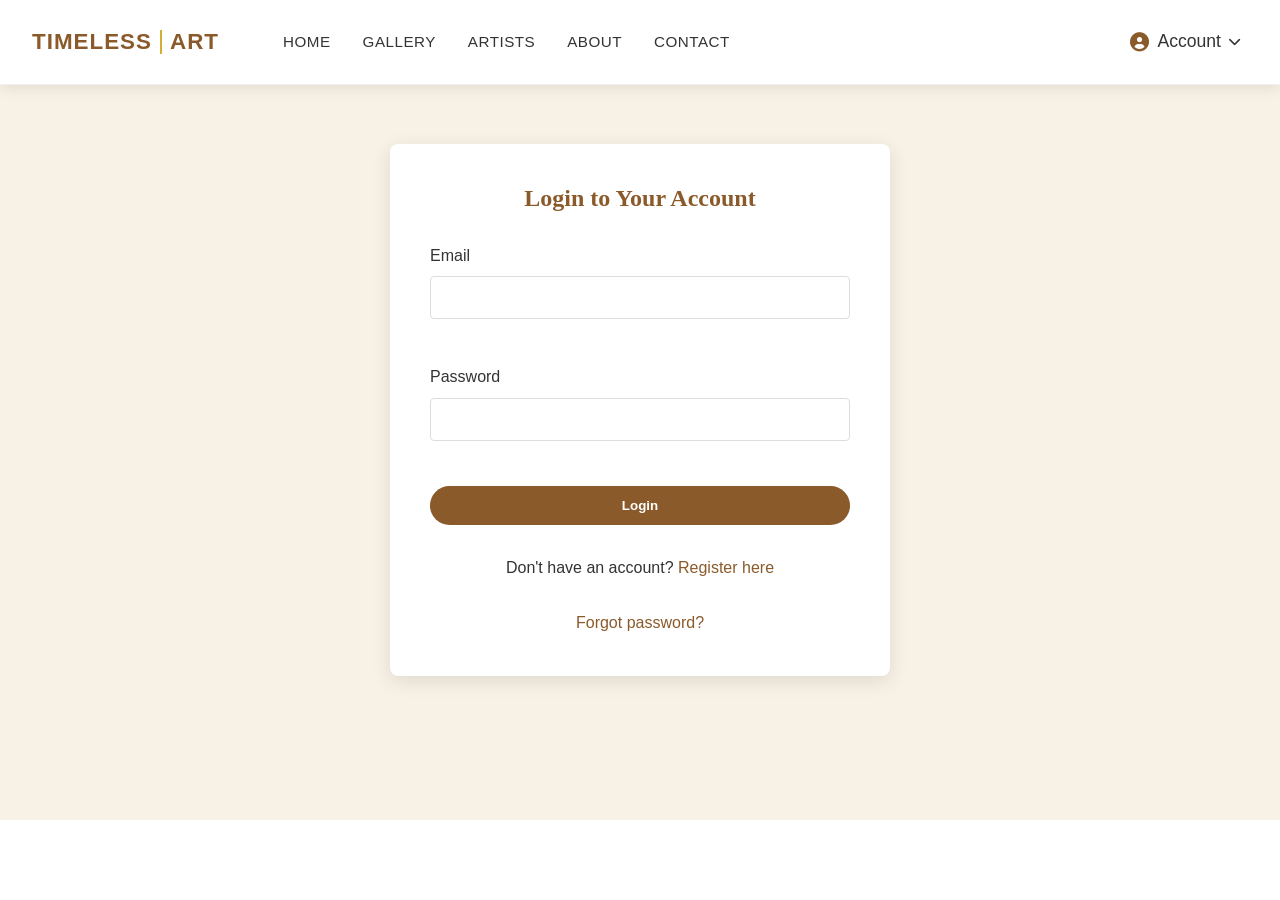
==== commit 17ca0677: "Refactor navigation actions in login and register pages; remove unused search and cart buttons for c" ====
--- a/login.html
+++ b/login.html
@@ -27,8 +27,7 @@
                     <li><a href="index.html#contact">Contact</a></li>
                 </ul>
 
-                <div class="nav-actions">
-                    <div class="auth-dropdown">
+                <div class="nav-actions">                    <div class="auth-dropdown">
                         <button class="auth-toggle">
                             <i class="fas fa-user-circle"></i>
                             <span>Account</span>
@@ -39,8 +38,6 @@
                             <a href="register.html"><i class="fas fa-user-plus"></i>Register</a>
                         </div>
                     </div>
-                    <button class="search-toggle"><i class="fas fa-search"></i></button>
-                    <button class="cart-toggle"><i class="fas fa-shopping-cart"></i></button>
                     <button class="mobile-menu">
                         <span></span>
                         <span></span>
--- a/style.css
+++ b/style.css
@@ -291,33 +291,40 @@
     position: relative;
     display: flex;
     align-items: center;
-    order: 1;
+    margin-right: 1rem;
 }
 
 .nav-search-input {
-    padding: 8px 40px 8px 15px;
-    border: 1px solid #ddd;
-    border-radius: 20px;
-    font-size: 14px;
+    padding: 8px 15px 8px 35px;
+    border: 1px solid #eee;
+    border-radius: 25px;
     width: 200px;
-    transition: var(--transition);
+    font-size: 0.9rem;
+    transition: all 0.3s ease;
 }
 
 .nav-search-input:focus {
     outline: none;
     border-color: var(--primary-color);
+    width: 250px;
     box-shadow: 0 0 0 2px rgba(139, 90, 43, 0.1);
 }
 
 .search-toggle {
     position: absolute;
-    right: 5px;
+    right: 12px;
+    top: 50%;
+    transform: translateY(-50%);
     background: none;
     border: none;
-    color: var(--text-color);
-    padding: 8px;
+    color: var(--light-text);
     cursor: pointer;
-    transition: var(--transition);
+    padding: 5px;
+    transition: color 0.3s ease;
+}
+
+.search-toggle i {
+    font-size: 0.9rem;
 }
 
 .search-toggle:hover {
@@ -360,182 +367,273 @@
 
 /* Gallery Section */
 .gallery-section {
-    padding: 100px 0;
+    padding: 120px 0;
     background-color: var(--secondary-color);
 }
 
 .gallery-grid {
     display: grid;
-    grid-template-columns: repeat(auto-fill, minmax(280px, 1fr));
-    gap: 30px;
+    grid-template-columns: repeat(auto-fill, minmax(300px, 1fr));
+    gap: 40px;
+    max-width: 1200px;
+    margin: 0 auto;
+    padding: 0 20px;
 }
 
 .art-item {
     background: var(--white);
-    border-radius: 8px;
+    border-radius: 12px;
     overflow: hidden;
-    box-shadow: 0 5px 15px rgba(0, 0, 0, 0.1);
+    box-shadow: 0 8px 25px rgba(0, 0, 0, 0.1);
     transition: var(--transition);
+    position: relative;
 }
 
 .art-item:hover {
     transform: translateY(-10px);
-    box-shadow: 0 15px 30px rgba(0, 0, 0, 0.15);
+    box-shadow: 0 15px 35px rgba(0, 0, 0, 0.15);
 }
 
 .art-item img {
     width: 100%;
-    height: 250px;
+    height: 300px;
     object-fit: cover;
+    transition: transform 0.5s ease;
+}
+
+.art-item:hover img {
+    transform: scale(1.05);
 }
 
 .art-info {
-    padding: 20px;
+    padding: 25px;
+    background: var(--white);
+    position: relative;
 }
 
 .art-info h3 {
-    font-size: 20px;
-    margin-bottom: 5px;
+    font-size: 22px;
+    margin-bottom: 10px;
+    color: var(--text-color);
 }
 
 .art-info p {
     color: var(--light-text);
-    font-size: 14px;
-    margin-bottom: 10px;
+    font-size: 15px;
+    margin-bottom: 15px;
+    line-height: 1.6;
 }
 
 .price {
     display: block;
     font-weight: 700;
     color: var(--primary-color);
-    font-size: 18px;
-    margin-bottom: 15px;
+    font-size: 20px;
+    margin-bottom: 20px;
+}
+
+.art-actions {
+    display: flex;
+    gap: 15px;
+}
+
+.art-actions .btn {
+    flex: 1;
+    padding: 12px 20px;
+    font-size: 15px;
 }
 
 /* Artists Section */
 .artists-section {
-    padding: 100px 0;
+    padding: 120px 0;
     background-color: var(--white);
 }
 
 .artists-grid {
     display: grid;
-    grid-template-columns: repeat(auto-fit, minmax(300px, 1fr));
-    gap: 30px;
+    grid-template-columns: repeat(auto-fit, minmax(320px, 1fr));
+    gap: 40px;
+    max-width: 1200px;
+    margin: 0 auto;
+    padding: 0 20px;
 }
 
 .artist-card {
     text-align: center;
-    padding: 30px;
+    padding: 40px 30px;
     background: var(--secondary-color);
-    border-radius: 8px;
+    border-radius: 12px;
     transition: var(--transition);
+    position: relative;
+    overflow: hidden;
+}
+
+.artist-card::before {
+    content: '';
+    position: absolute;
+    top: 0;
+    left: 0;
+    width: 100%;
+    height: 5px;
+    background: var(--primary-color);
+    transform: scaleX(0);
+    transform-origin: right;
+    transition: transform 0.5s ease;
+}
+
+.artist-card:hover::before {
+    transform: scaleX(1);
+    transform-origin: left;
 }
 
 .artist-card:hover {
     transform: translateY(-10px);
-    box-shadow: 0 10px 25px rgba(0, 0, 0, 0.1);
+    box-shadow: 0 15px 35px rgba(0, 0, 0, 0.1);
 }
 
 .artist-card img {
-    width: 150px;
-    height: 150px;
+    width: 180px;
+    height: 180px;
     border-radius: 50%;
     object-fit: cover;
-    margin-bottom: 20px;
+    margin-bottom: 25px;
     border: 5px solid var(--white);
-    box-shadow: 0 5px 15px rgba(0, 0, 0, 0.1);
+    box-shadow: 0 8px 25px rgba(0, 0, 0, 0.1);
+    transition: transform 0.5s ease;
+}
+
+.artist-card:hover img {
+    transform: scale(1.05);
 }
 
 .artist-card h3 {
-    margin-bottom: 5px;
+    font-size: 24px;
+    margin-bottom: 10px;
+    color: var(--text-color);
 }
 
 .artist-card p {
     color: var(--light-text);
-    margin-bottom: 15px;
+    margin-bottom: 25px;
+    line-height: 1.6;
+    font-size: 15px;
 }
 
 .social-links {
     display: flex;
     justify-content: center;
-    gap: 15px;
+    gap: 20px;
 }
 
 .social-links a {
-    width: 35px;
-    height: 35px;
+    width: 40px;
+    height: 40px;
     border-radius: 50%;
     background: var(--white);
     display: flex;
     align-items: center;
     justify-content: center;
     color: var(--primary-color);
+    font-size: 18px;
     transition: var(--transition);
 }
 
 .social-links a:hover {
     background: var(--primary-color);
     color: var(--white);
+    transform: translateY(-3px);
 }
 
 /* About Section */
 .about-section {
-    padding: 100px 0;
+    padding: 120px 0;
     background-color: var(--secondary-color);
 }
 
 .about-content {
     display: grid;
     grid-template-columns: 1fr 1fr;
-    gap: 50px;
-    align-items: center;
+    gap: 60px;
+    align-items: center;
+    max-width: 1200px;
+    margin: 0 auto;
+    padding: 0 20px;
+}
+
+.about-text {
+    padding-right: 20px;
 }
 
 .about-text h2 {
-    font-size: 36px;
-    margin-bottom: 20px;
-    color: var(--primary-color);
+    font-size: 42px;
+    margin-bottom: 25px;
+    color: var(--primary-color);
+    line-height: 1.2;
 }
 
 .about-text p {
-    margin-bottom: 20px;
+    margin-bottom: 25px;
+    font-size: 16px;
+    line-height: 1.8;
+    color: var(--text-color);
+}
+
+.about-image {
+    position: relative;
+    z-index: 1;
+    overflow: hidden; /* Added to ensure image stays within bounds */
 }
 
 .about-image img {
-    border-radius: 8px;
-    box-shadow: 0 15px 30px rgba(0, 0, 0, 0.1);
+    width: 100%;
+    height: 100%;
+    object-fit: cover;
+    border-radius: 12px;
+    box-shadow: 0 15px 30px rgba(0, 0, 0, 0.15);
+    display: block; /* Added to remove any potential spacing issues */
 }
 
 /* Contact Section */
 .contact-section {
-    padding: 100px 0;
+    padding: 120px 0;
     background-color: var(--white);
 }
 
 .contact-container {
     display: grid;
     grid-template-columns: 1fr 1fr;
-    gap: 50px;
+    gap: 60px;
+    max-width: 1200px;
+    margin: 0 auto;
+    padding: 0 20px;
 }
 
 .contact-form {
-    display: flex;
-    flex-direction: column;
-    gap: 20px;
+    background: var(--white);
+    padding: 40px;
+    border-radius: 12px;
+    box-shadow: 0 5px 20px rgba(0, 0, 0, 0.08);
 }
 
 .form-group {
-    display: flex;
-    flex-direction: column;
+    margin-bottom: 25px;
+}
+
+.form-group label {
+    display: block;
+    margin-bottom: 8px;
+    font-weight: 500;
+    color: var(--text-color);
 }
 
 .form-group input,
 .form-group textarea {
+    width: 100%;
     padding: 12px 15px;
     border: 1px solid #ddd;
-    border-radius: 4px;
+    border-radius: 8px;
     font-family: inherit;
+    font-size: 15px;
     transition: var(--transition);
 }
 
@@ -543,39 +641,59 @@
 .form-group textarea:focus {
     outline: none;
     border-color: var(--primary-color);
-    box-shadow: 0 0 0 2px rgba(139, 90, 43, 0.2);
+    box-shadow: 0 0 0 3px rgba(139, 90, 43, 0.1);
+}
+
+.form-group textarea {
+    height: 150px;
+    resize: vertical;
 }
 
 .contact-info {
     background: var(--secondary-color);
-    padding: 30px;
-    border-radius: 8px;
+    padding: 40px;
+    border-radius: 12px;
+    height: fit-content;
 }
 
 .contact-info h3 {
+    font-size: 28px;
+    margin-bottom: 30px;
+    color: var(--primary-color);
+}
+
+.contact-info p {
     margin-bottom: 20px;
-    color: var(--primary-color);
-}
-
-.contact-info p {
-    margin-bottom: 15px;
-    display: flex;
-    align-items: center;
-    gap: 10px;
+    display: flex;
+    align-items: flex-start;
+    gap: 15px;
+    font-size: 16px;
+    line-height: 1.6;
+}
+
+.contact-info i {
+    color: var(--primary-color);
+    font-size: 20px;
+    margin-top: 4px;
 }
 
 .business-hours {
-    margin-top: 30px;
+    margin-top: 40px;
+    padding-top: 30px;
+    border-top: 1px solid rgba(0, 0, 0, 0.1);
 }
 
 .business-hours h4 {
-    margin-bottom: 15px;
+    font-size: 20px;
+    margin-bottom: 20px;
     color: var(--primary-color);
 }
 
 .business-hours p {
-    margin-bottom: 8px;
-    font-size: 14px;
+    margin-bottom: 12px;
+    font-size: 15px;
+    display: flex;
+    justify-content: space-between;
 }
 
 /* Newsletter */
@@ -624,72 +742,97 @@
 footer {
     background-color: #222;
     color: #aaa;
-    padding: 70px 0 0;
+    padding: 80px 0 0;
 }
 
 .footer-content {
     display: grid;
-    grid-template-columns: repeat(auto-fit, minmax(250px, 1fr));
-    gap: 40px;
-    margin-bottom: 50px;
+    grid-template-columns: 2fr 1fr 1fr 1fr;
+    gap: 60px;
+    max-width: 1200px;
+    margin: 0 auto;
+    padding: 0 20px;
+    margin-bottom: 60px;
+}
+
+.footer-col {
+    padding-right: 20px;
 }
 
 .footer-col h4 {
     color: var(--white);
-    margin-bottom: 20px;
-    font-size: 18px;
+    margin-bottom: 25px;
+    font-size: 20px;
+    position: relative;
+}
+
+.footer-col h4::after {
+    content: '';
+    position: absolute;
+    left: 0;
+    bottom: -10px;
+    width: 30px;
+    height: 2px;
+    background: var(--primary-color);
 }
 
 .footer-col p {
-    margin-bottom: 20px;
-    font-size: 14px;
+    margin-bottom: 25px;
+    line-height: 1.8;
+    font-size: 15px;
 }
 
 .footer-col ul {
     list-style: none;
+    padding: 0;
 }
 
 .footer-col ul li {
-    margin-bottom: 10px;
+    margin-bottom: 15px;
 }
 
 .footer-col ul li a {
+    color: #aaa;
+    text-decoration: none;
     transition: var(--transition);
-    font-size: 14px;
+    font-size: 15px;
+    display: inline-block;
 }
 
 .footer-col ul li a:hover {
     color: var(--white);
-    padding-left: 5px;
+    padding-left: 8px;
 }
 
 .footer-social {
     display: flex;
-    gap: 15px;
-    margin-top: 20px;
+    gap: 20px;
+    margin-top: 30px;
 }
 
 .footer-social a {
-    width: 35px;
-    height: 35px;
+    width: 40px;
+    height: 40px;
     border-radius: 50%;
     background: rgba(255, 255, 255, 0.1);
     display: flex;
     align-items: center;
     justify-content: center;
+    color: var(--white);
     transition: var(--transition);
 }
 
 .footer-social a:hover {
     background: var(--primary-color);
-    color: var(--white);
+    transform: translateY(-3px);
 }
 
 .footer-bottom {
     text-align: center;
-    padding: 20px 0;
+    padding: 25px 0;
     border-top: 1px solid rgba(255, 255, 255, 0.1);
     font-size: 14px;
+    background: rgba(0, 0, 0, 0.2);
 }
 
 /* Responsive Design */
@@ -697,10 +840,15 @@
     .about-content,
     .contact-container {
         grid-template-columns: 1fr;
-    }
-    
-    .about-image {
-        order: -1;
+        gap: 40px;
+    }
+    
+    .about-text {
+        padding-right: 0;
+    }
+    
+    .about-image::before {
+        display: none;
     }
     
     .newsletter-form {
@@ -715,6 +863,29 @@
     
     .newsletter-form button {
         margin-top: 10px;
+    }
+    
+    .footer-content {
+        grid-template-columns: 1fr 1fr;
+        gap: 40px;
+    }
+    
+    .gallery-grid {
+        grid-template-columns: repeat(auto-fill, minmax(280px, 1fr));
+        gap: 30px;
+    }
+    
+    .artists-grid {
+        grid-template-columns: repeat(auto-fit, minmax(280px, 1fr));
+        gap: 30px;
+    }
+    
+    .about-image::before {
+        display: none;
+    }
+    
+    .about-image img {
+        height: 400px;
     }
 }
 
@@ -777,6 +948,41 @@
     
     .section-header h2 {
         font-size: 30px;
+    }
+    
+    .about-text h2 {
+        font-size: 32px;
+    }
+    
+    .contact-form,
+    .contact-info {
+        padding: 30px;
+    }
+    
+    .footer-content {
+        grid-template-columns: 1fr;
+        gap: 40px;
+    }
+    
+    .footer-col {
+        padding-right: 0;
+    }
+    
+    .art-item img {
+        height: 250px;
+    }
+    
+    .artist-card {
+        padding: 30px 20px;
+    }
+    
+    .artist-card img {
+        width: 150px;
+        height: 150px;
+    }
+    
+    .about-image img {
+        height: 300px;
     }
 }
 
@@ -1263,7 +1469,6 @@
     transform: translateY(10px);
     transition: all 0.3s ease;
     z-index: 1000;
-    margin-top: 5px;
 }
 
 .user-dropdown:hover .dropdown-menu {
@@ -1466,43 +1671,273 @@
 .nav-actions {
     display: flex;
     align-items: center;
-    gap: 1rem;
+    gap: 1.5rem;
     margin-left: auto;
-    order: 2;
-}
-
-.nav-actions .cart-toggle {
-    margin-right: 0;
-    margin-left: 3rem;
-    padding-right: 2rem;
-}
-
-.nav-actions .search-toggle {
-    margin-left: 3rem;
-}
-
-.nav-actions .auth-dropdown {
-    order: -1;
-    margin-right: 3rem;
-}
-
-/* Mobile Menu */
-.hamburger {
+    position: relative;
+}
+
+.cart-toggle {
+    position: relative;
+    display: flex;
+    align-items: center;
+    background: none;
+    border: none;
+    cursor: pointer;
+    padding: 8px;
+    transition: all 0.3s ease;
+    text-decoration: none;
+    color: var(--text-color);
+}
+
+.cart-toggle:hover {
+    color: var(--primary-color);
+    transform: translateY(-2px);
+}
+
+.cart-icon {
+    font-size: 1.3rem;
+    position: relative;
+}
+
+.cart-count {
+    position: absolute;
+    top: -5px;
+    right: -5px;
+    background: var(--primary-color);
+    color: white;
+    font-size: 0.7rem;
+    font-weight: bold;
+    min-width: 18px;
+    height: 18px;
+    border-radius: 50%;
+    display: flex;
+    align-items: center;
+    justify-content: center;
+    padding: 0 4px;
+}
+
+/* Remove cart dropdown styles */
+.cart-dropdown {
     display: none;
+}
+
+/* Cart Dropdown */
+.cart-dropdown {
+    position: absolute;
+    top: calc(100% + 10px);
+    right: -10px;
+    width: 320px;
+    background: var(--white);
+    border-radius: 8px;
+    box-shadow: 0 5px 20px rgba(0, 0, 0, 0.15);
+    padding: 15px;
+    opacity: 0;
+    visibility: hidden;
+    transform: translateY(10px);
+    transition: all 0.3s ease;
+    z-index: 1000;
+}
+
+.cart-toggle:hover .cart-dropdown,
+.cart-wrapper:hover .cart-dropdown {
+    opacity: 1;
+    visibility: visible;
+    transform: translateY(0);
+}
+
+.cart-dropdown::before {
+    content: '';
+    position: absolute;
+    top: -6px;
+    right: 20px;
+    width: 12px;
+    height: 12px;
+    background: var(--white);
+    transform: rotate(45deg);
+    box-shadow: -2px -2px 5px rgba(0, 0, 0, 0.04);
+}
+
+.cart-dropdown-header {
+    display: flex;
+    justify-content: space-between;
+    align-items: center;
+    padding-bottom: 10px;
+    border-bottom: 1px solid #eee;
+    margin-bottom: 15px;
+}
+
+.cart-dropdown-header h4 {
+    font-size: 1rem;
+    margin: 0;
+    color: var(--text-color);
+}
+
+.cart-items {
+    max-height: 240px;
+    overflow-y: auto;
+    margin-bottom: 15px;
+    scrollbar-width: thin;
+    scrollbar-color: var(--primary-color) #eee;
+}
+
+.cart-items::-webkit-scrollbar {
+    width: 6px;
+}
+
+.cart-items::-webkit-scrollbar-track {
+    background: #eee;
+    border-radius: 3px;
+}
+
+.cart-items::-webkit-scrollbar-thumb {
+    background: var(--primary-color);
+    border-radius: 3px;
+}
+
+.cart-item {
+    display: flex;
+    align-items: center;
+    gap: 10px;
+    padding: 10px 0;
+    border-bottom: 1px solid #eee;
+}
+
+.cart-item:last-child {
+    border-bottom: none;
+}
+
+.cart-item-image {
+    width: 50px;
+    height: 50px;
+    border-radius: 4px;
+    overflow: hidden;
+    flex-shrink: 0;
+}
+
+.cart-item-image img {
+    width: 100%;
+    height: 100%;
+    object-fit: cover;
+}
+
+.cart-item-content {
+    flex: 1;
+    min-width: 0;
+}
+
+.cart-item-title {
+    font-size: 0.9rem;
+    margin: 0 0 4px;
+    color: var(--text-color);
+    white-space: nowrap;
+    overflow: hidden;
+    text-overflow: ellipsis;
+}
+
+.cart-item-price {
+    font-size: 0.9rem;
+    color: var(--primary-color);
+    font-weight: 600;
+}
+
+.cart-item-remove {
+    background: none;
+    border: none;
+    color: #999;
     cursor: pointer;
+    padding: 4px;
+    transition: color 0.3s ease;
+    flex-shrink: 0;
+}
+
+.cart-item-remove:hover {
+    color: #f44336;
+}
+
+.cart-dropdown-footer {
+    border-top: 1px solid #eee;
+    padding-top: 15px;
+}
+
+.cart-total {
+    display: flex;
+    justify-content: space-between;
+    align-items: center;
+    margin-bottom: 15px;
+    font-weight: 600;
+}
+
+.cart-total-amount {
+    color: var(--primary-color);
+}
+
+.cart-dropdown-buttons {
+    display: flex;
+    gap: 10px;
+}
+
+.cart-dropdown-buttons .btn {
+    flex: 1;
+    padding: 8px 15px;
+    font-size: 0.9rem;
+    text-align: center;
+}
+
+.btn-view-cart {
+    background: transparent;
+    border: 1px solid var(--primary-color);
+    color: var(--primary-color);
+    transition: all 0.3s ease;
+}
+
+.btn-view-cart:hover {
+    background: var(--primary-color);
+    color: var(--white);
+}
+
+.empty-cart {
+    text-align: center;
+    color: var(--light-text);
+    padding: 20px 0;
+}
+
+/* Auth dropdown adjustments */
+.auth-dropdown {
+    margin-left: 1rem;
+}
+
+/* Mobile Menu Button */
+.mobile-menu {
+    display: none;
+    background: none;
+    border: none;
+    cursor: pointer;
+    padding: 5px;
     order: 3;
 }
 
-.hamburger .line {
+.mobile-menu span {
+    display: block;
     width: 24px;
     height: 2px;
     background: var(--text-color);
-    margin: 4px 0;
-    transition: 0.3s ease;
-}
-
-/* Responsive Design */
-@media (max-width: 1024px) {
+    margin: 5px 0;
+    transition: all 0.3s ease;
+}
+
+.mobile-menu.active span:nth-child(1) {
+    transform: rotate(45deg) translate(5px, 5px);
+}
+
+.mobile-menu.active span:nth-child(2) {
+    opacity: 0;
+}
+
+.mobile-menu.active span:nth-child(3) {
+    transform: rotate(-45deg) translate(5px, -5px);
+}
+
+@media (max-width: 992px) {
     .nav-links {
         display: none;
         position: absolute;
@@ -1520,19 +1955,19 @@
         display: flex;
     }
 
-    .hamburger {
+    .mobile-menu {
         display: block;
     }
 
-    .hamburger.active .line:nth-child(1) {
+    .mobile-menu.active .line:nth-child(1) {
         transform: rotate(45deg) translate(5px, 5px);
     }
 
-    .hamburger.active .line:nth-child(2) {
+    .mobile-menu.active .line:nth-child(2) {
         opacity: 0;
     }
 
-    .hamburger.active .line:nth-child(3) {
+    .mobile-menu.active .line:nth-child(3) {
         transform: rotate(-45deg) translate(5px, -5px);
     }
 
@@ -1839,6 +2274,8 @@
     display: flex;
     align-items: center;
     gap: 1.5rem;
+    margin-left: auto;
+    position: relative;
 }
 
 .nav-actions button {
@@ -1958,7 +2395,7 @@
     display: block;
     width: 24px;
     height: 2px;
-    background: var(--text-color);
+    background: var (--text-color);
     margin: 5px 0;
     transition: all 0.3s ease;
 }
@@ -2152,8 +2589,9 @@
 .nav-actions {
     display: flex;
     align-items: center;
-    gap: 1rem;
+    gap: 1.5rem;
     margin-left: auto;
+    position: relative;
 }
 
 /* Adjust cart positioning */
@@ -2171,4 +2609,439 @@
     .nav-search-input:focus {
         width: 200px;
     }
+}
+
+/* Product Modal */
+.product-modal {
+    display: flex;
+    position: fixed;
+    z-index: 2000;
+    left: 0;
+    top: 0;
+    width: 100%;
+    height: 100%;
+    background-color: rgba(0, 0, 0, 0.8);
+    align-items: center;
+    justify-content: center;
+    overflow-y: auto;
+    padding: 20px;
+}
+
+.product-modal-content {
+    background-color: var(--white);
+    width: 90%;
+    max-width: 1000px;
+    border-radius: 12px;
+    box-shadow: 0 5px 30px rgba(0, 0, 0, 0.3);
+    position: relative;
+    margin: auto;
+    max-height: 90vh;
+    display: flex;
+    flex-direction: column;
+}
+
+.close-modal {
+    position: fixed;
+    top: 20px;
+    right: 20px;
+    width: 40px;
+    height: 40px;
+    background-color: var(--white);
+    border-radius: 50%;
+    display: flex;
+    align-items: center;
+    justify-content: center;
+    font-size: 24px;
+    color: var(--text-color);
+    cursor: pointer;
+    transition: var(--transition);
+    box-shadow: 0 2px 10px rgba(0, 0, 0, 0.2);
+    z-index: 2100;
+}
+
+.close-modal:hover {
+    background-color: var(--primary-color);
+    color: var(--white);
+    transform: rotate(90deg);
+}
+
+.product-details-grid {
+    display: grid;
+    grid-template-columns: 1fr 1fr;
+    max-height: 90vh;
+    overflow: hidden;
+}
+
+.product-details-image {
+    height: 100%;
+    background-color: var(--secondary-color);
+    position: sticky;
+    top: 0;
+}
+
+.product-details-info {
+    padding: 40px;
+    overflow-y: auto;
+    max-height: 90vh;
+    scrollbar-width: thin;
+    scrollbar-color: var(--primary-color) var(--secondary-color);
+}
+
+.product-details-info::-webkit-scrollbar {
+    width: 8px;
+}
+
+.product-details-info::-webkit-scrollbar-track {
+    background: var(--secondary-color);
+    border-radius: 4px;
+}
+
+.product-details-info::-webkit-scrollbar-thumb {
+    background-color: var(--primary-color);
+    border-radius: 4px;
+}
+
+@media (max-width: 768px) {
+    .product-details-grid {
+        grid-template-columns: 1fr;
+        max-height: none;
+        overflow: visible;
+    }
+    
+    .product-details-image {
+        height: 300px;
+        position: relative;
+    }
+    
+    .product-details-info {
+        max-height: none;
+        overflow: visible;
+    }
+    
+    .product-modal {
+        padding: 10px;
+    }
+    
+    .close-modal {
+        top: 10px;
+        right: 10px;
+        width: 35px;
+        height: 35px;
+        font-size: 20px;
+    }
+}
+
+.product-details-info h2 {
+    font-size: 28px;
+    margin-bottom: 15px;
+    color: var(--primary-color);
+}
+
+.product-description {
+    line-height: 1.6;
+    margin-bottom: 20px;
+    color: var(--text-color);
+}
+
+.product-price-large {
+    font-size: 24px;
+    font-weight: 700;
+    color: var(--primary-color);
+    margin: 20px 0;
+}
+
+.product-actions {
+    display: flex;
+    gap: 15px;
+}
+
+.product-actions .btn {
+    flex: 1;
+}
+
+.btn-outline.inquire-button {
+    background-color: transparent;
+    border: 2px solid var(--primary-color);
+    color: var(--primary-color);
+}
+
+.btn-outline.inquire-button:hover {
+    background-color: var(--primary-color);
+    color: var(--white);
+}
+
+@media (max-width: 768px) {
+    .product-details-grid {
+        grid-template-columns: 1fr;
+    }
+    
+    .product-details-image {
+        height: 300px;
+    }
+    
+    .product-details-info {
+        padding: 20px;
+    }
+    
+    .product-actions {
+        flex-direction: column;
+    }
+}
+
+.product-specs {
+    margin: 20px 0;
+    padding: 15px;
+    background: var(--secondary-color);
+    border-radius: 8px;
+}
+
+.product-specs p {
+    margin-bottom: 8px;
+    font-size: 0.95rem;
+}
+
+.product-specs p:last-child {
+    margin-bottom: 0;
+}
+
+.product-specs strong {
+    color: var(--primary-color);
+    min-width: 80px;
+    display: inline-block;
+}
+
+.artist-name {
+    color: var(--light-text);
+    font-style: italic;
+    font-size: 1.1rem;
+    margin-bottom: 15px;
+}
+
+.product-details-extras {
+    margin-top: 30px;
+    border-top: 1px solid #eee;
+    padding-top: 20px;
+}
+
+.detail-item {
+    margin-bottom: 20px;
+}
+
+.detail-item h4 {
+    color: var(--primary-color);
+    margin-bottom: 5px;
+    font-size: 1rem;
+}
+
+.detail-item p {
+    color: var(--light-text);
+    font-size: 0.9rem;
+}
+
+/* Cart Page Styles */
+.cart-page {
+    padding: 120px 0 60px;
+    min-height: calc(100vh - 400px);
+    background-color: var(--secondary-color);
+}
+
+.cart-page-header {
+    margin-bottom: 40px;
+    text-align: center;
+}
+
+.cart-page-header h1 {
+    color: var(--primary-color);
+    font-size: 2.5rem;
+    margin-bottom: 10px;
+}
+
+.cart-content {
+    display: grid;
+    grid-template-columns: 2fr 1fr;
+    gap: 30px;
+    background: var(--white);
+    border-radius: 12px;
+    padding: 30px;
+    box-shadow: 0 5px 20px rgba(0, 0, 0, 0.1);
+}
+
+.cart-items-container {
+    border-right: 1px solid #eee;
+    padding-right: 30px;
+}
+
+.cart-item {
+    display: flex;
+    align-items: center;
+    padding: 20px 0;
+    border-bottom: 1px solid #eee;
+    gap: 20px;
+}
+
+.cart-item:last-child {
+    border-bottom: none;
+}
+
+.cart-item-image {
+    width: 120px;
+    height: 120px;
+    border-radius: 8px;
+    overflow: hidden;
+}
+
+.cart-item-image img {
+    width: 100%;
+    height: 100%;
+    object-fit: cover;
+}
+
+.cart-item-details {
+    flex: 1;
+}
+
+.cart-item-title {
+    font-size: 1.1rem;
+    color: var(--text-color);
+    margin-bottom: 5px;
+}
+
+.cart-item-price {
+    color: var(--primary-color);
+    font-weight: 600;
+    font-size: 1.1rem;
+    margin-bottom: 10px;
+}
+
+.cart-item-quantity {
+    display: flex;
+    align-items: center;
+    gap: 10px;
+}
+
+.quantity-btn {
+    background: none;
+    border: 1px solid #ddd;
+    width: 30px;
+    height: 30px;
+    border-radius: 4px;
+    cursor: pointer;
+    transition: all 0.3s ease;
+}
+
+.quantity-btn:hover {
+    border-color: var(--primary-color);
+    color: var(--primary-color);
+}
+
+.quantity-input {
+    width: 50px;
+    height: 30px;
+    text-align: center;
+    border: 1px solid #ddd;
+    border-radius: 4px;
+}
+
+.cart-item-remove {
+    color: #999;
+    background: none;
+    border: none;
+    cursor: pointer;
+    padding: 8px;
+    transition: color 0.3s ease;
+}
+
+.cart-item-remove:hover {
+    color: #f44336;
+}
+
+.cart-summary {
+    padding: 20px;
+    background: var(--secondary-color);
+    border-radius: 8px;
+    position: sticky;
+    top: 100px;
+}
+
+.cart-summary h3 {
+    margin-bottom: 20px;
+    color: var(--primary-color);
+}
+
+.summary-item {
+    display: flex;
+    justify-content: space-between;
+    margin-bottom: 15px;
+    padding-bottom: 15px;
+    border-bottom: 1px solid #ddd;
+}
+
+.summary-item.total {
+    font-size: 1.2rem;
+    font-weight: 600;
+    color: var (--primary-color);
+    border-bottom: none;
+}
+
+.checkout-btn {
+    width: 100%;
+    margin-bottom: 10px;
+    font-size: 1rem;
+    padding: 12px;
+}
+
+.continue-shopping {
+    width: 100%;
+    background: transparent;
+    border: 1px solid var(--primary-color);
+    color: var(--primary-color);
+}
+
+.continue-shopping:hover {
+    background: var(--primary-color);
+    color: var(--white);
+}
+
+.empty-cart-message {
+    text-align: center;
+    padding: 40px 0;
+    color: var(--light-text);
+}
+
+.empty-cart-message i {
+    font-size: 3rem;
+    color: var(--primary-color);
+    margin-bottom: 20px;
+}
+
+@media (max-width: 992px) {
+    .cart-content {
+        grid-template-columns: 1fr;
+    }
+    
+    .cart-items-container {
+        border-right: none;
+        padding-right: 0;
+        border-bottom: 1px solid #eee;
+        padding-bottom: 30px;
+    }
+    
+    .cart-summary {
+        position: static;
+    }
+}
+
+@media (max-width: 768px) {
+    .cart-item {
+        flex-direction: column;
+        text-align: center;
+    }
+    
+    .cart-item-quantity {
+        justify-content: center;
+    }
+    
+    .cart-item-remove {
+        margin-top: 10px;
+    }
 }
